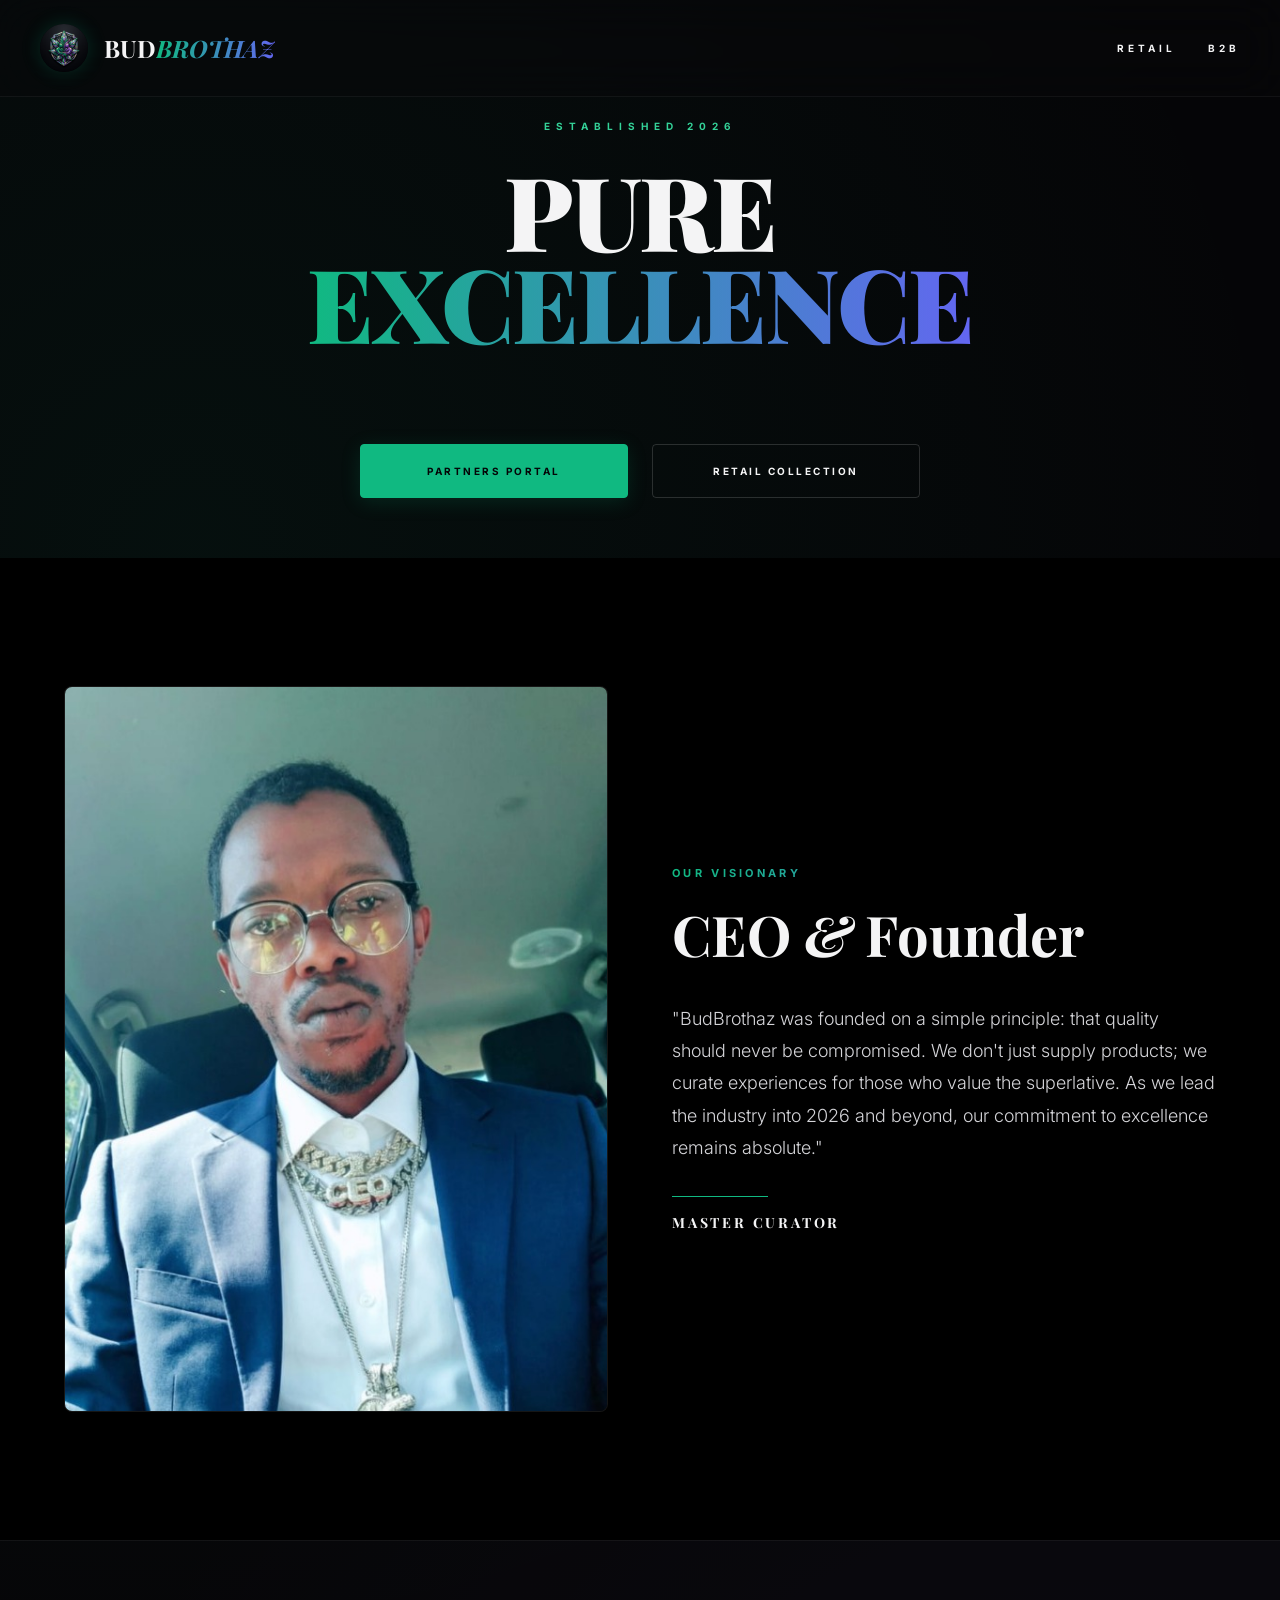
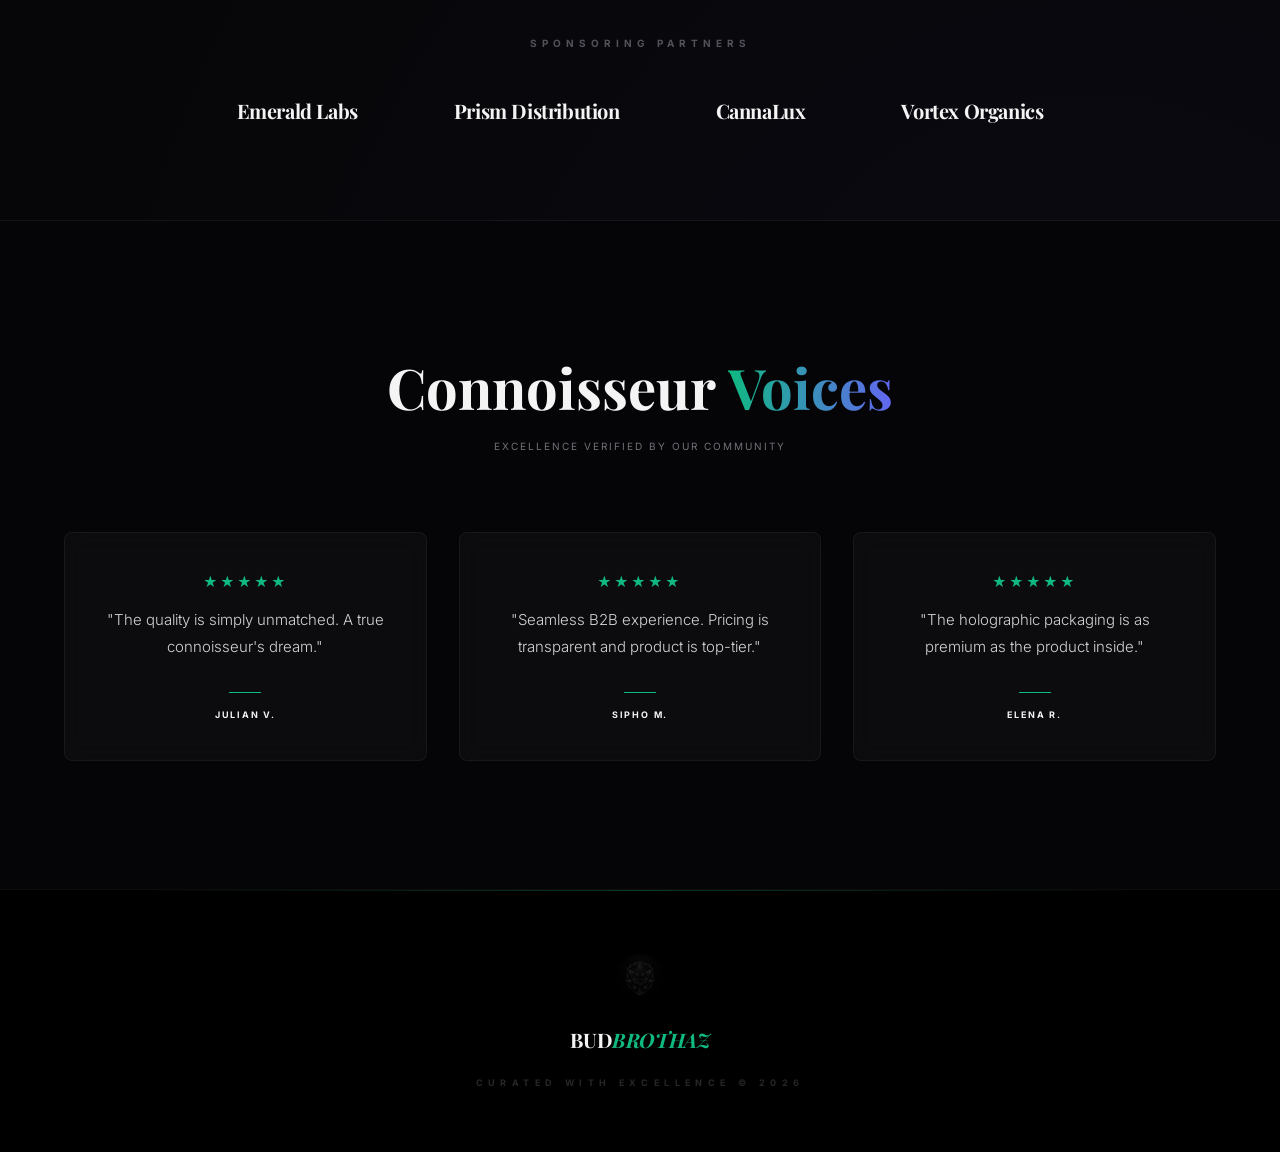
==== index.html @ 3fa0dbf7 "feat: add landing page and integrate CEO photo" ====
<!DOCTYPE html>
<html lang="en">
<head>
  <meta charset="UTF-8">
  <meta name="viewport" content="width=device-width, initial-scale=1.0">
  <title>BudBrothaz | Premium Curation</title>
  <meta name="description" content="The definitive standard in premium curation. B2B and B2C portals.">
  
  <!-- SEO & Favicon -->
  <link rel="icon" href="assets/logo.png" type="image/png">
  
  <!-- Premium Style -->
  <link rel="stylesheet" href="styles.css">
</head>
<body class="holographic-bg">

  <!-- Navigation -->
  <nav>
    <div class="logo-container" data-animate="slide-left" style="transition-delay: 100ms;">
      <img src="assets/logo.png" alt="BudBrothaz Logo" class="logo-img">
      <span class="serif-heading text-2xl tracking-tighter uppercase font-bold" style="font-size: 24px; font-weight: 700;">
        BUD<span class="holographic-text italic" style="font-style: italic;">BROTHAZ</span>
      </span>
    </div>
    <div class="flex gap-8 text-[10px] uppercase tracking-[0.4em] font-bold" data-animate="slide-right" style="display: flex; gap: 32px; transition-delay: 100ms;">
      <a class="hover:emerald-text" href="#shop">Retail</a>
      <a class="hover:emerald-text" href="#wholesale">B2B</a>
    </div>
  </nav>

  <main>
    
    <!-- Hero Section -->
    <section class="hero-section">
      <div data-animate="fade-in" style="transition-delay: 200ms;">
        <span class="hero-sub">Established 2026</span>
        <h1 class="serif-heading hero-title">
          PURE <br>
          <span class="holographic-text">EXCELLENCE</span>
        </h1>
      </div>
      
      <div class="cta-grid" data-animate="scale-up" style="transition-delay: 400ms;">
        <a class="btn-emerald" href="#wholesale">Partners Portal</a>
        <a class="btn-outline" href="#shop">Retail Collection</a>
      </div>
    </section>

    <!-- Visionary CEO Section -->
    <section class="visionary-section">
      <div class="section-container">
        <!-- Left side: CEO Portrait Card -->
        <div class="visionary-img-container" data-animate="slide-left">
          <div class="luxury-card aspect-3-4">
            <img src="assets/ceo.jpg" alt="BudBrothaz CEO & Founder" class="ceo-image">
          </div>
        </div>
        
        <!-- Right side: Quote & Title -->
        <div class="visionary-text-container" data-animate="slide-right">
          <span class="holographic-text visionary-tag">Our Visionary</span>
          <h2 class="serif-heading visionary-heading">CEO <span class="italic" style="font-style: italic;">&amp;</span> Founder</h2>
          <p class="visionary-quote">
            &quot;BudBrothaz was founded on a simple principle: that quality should never be compromised. We don't just supply products; we curate experiences for those who value the superlative. As we lead the industry into 2026 and beyond, our commitment to excellence remains absolute.&quot;
          </p>
          <div class="divider"></div>
          <p class="serif-heading visionary-title">Master Curator</p>
        </div>
      </div>
    </section>

    <!-- Sponsoring Partners Section -->
    <section class="partners-section">
      <div class="max-w-7xl mx-auto">
        <h3 class="partners-title" data-animate="fade-in">Sponsoring Partners</h3>
        <div class="partners-grid" data-animate="scale-up">
          <span class="serif-heading partner-logo">Emerald Labs</span>
          <span class="serif-heading partner-logo">Prism Distribution</span>
          <span class="serif-heading partner-logo">CannaLux</span>
          <span class="serif-heading partner-logo">Vortex Organics</span>
        </div>
      </div>
    </section>

    <!-- Testimonials Section -->
    <section class="testimonials-section">
      <div class="testimonials-header" data-animate="fade-in">
        <h2 class="serif-heading">Connoisseur <span class="holographic-text">Voices</span></h2>
        <p>Excellence verified by our community</p>
      </div>
      
      <div class="testimonials-grid">
        <!-- Testimonial 1 -->
        <div class="luxury-card testimonial-card" data-animate="fade-in" style="transition-delay: 100ms;">
          <div class="star-rating">★★★★★</div>
          <p class="testimonial-text">
            &quot;The quality is simply unmatched. A true connoisseur's dream.&quot;
          </p>
          <div class="testimonial-author-line"></div>
          <p class="testimonial-author">Julian V.</p>
        </div>

        <!-- Testimonial 2 -->
        <div class="luxury-card testimonial-card" data-animate="fade-in" style="transition-delay: 200ms;">
          <div class="star-rating">★★★★★</div>
          <p class="testimonial-text">
            &quot;Seamless B2B experience. Pricing is transparent and product is top-tier.&quot;
          </p>
          <div class="testimonial-author-line"></div>
          <p class="testimonial-author">Sipho M.</p>
        </div>

        <!-- Testimonial 3 -->
        <div class="luxury-card testimonial-card" data-animate="fade-in" style="transition-delay: 300ms;">
          <div class="star-rating">★★★★★</div>
          <p class="testimonial-text">
            &quot;The holographic packaging is as premium as the product inside.&quot;
          </p>
          <div class="testimonial-author-line"></div>
          <p class="testimonial-author">Elena R.</p>
        </div>
      </div>
    </section>

    <!-- Footer -->
    <footer>
      <div class="footer-content" data-animate="fade-in">
        <img src="assets/logo.png" alt="Logo" class="footer-logo">
        <div class="serif-heading footer-brand">
          BUD<span class="emerald-text italic" style="font-style: italic;">BROTHAZ</span>
        </div>
        <div class="footer-copy">Curated with Excellence &copy; 2026</div>
      </div>
    </footer>

  </main>

  <!-- Interactive Scripts -->
  <script>
    document.addEventListener("DOMContentLoaded", () => {
      // Intersection Observer for scroll animations
      const animElements = document.querySelectorAll("[data-animate]");
      
      const observerOptions = {
        root: null,
        rootMargin: "0px 0px -80px 0px",
        threshold: 0.15
      };
      
      const observer = new IntersectionObserver((entries, obs) => {
        entries.forEach(entry => {
          if (entry.isIntersecting) {
            entry.target.classList.add("animated");
            obs.unobserve(entry.target);
          }
        });
      }, observerOptions);
      
      animElements.forEach(el => observer.observe(el));
      
      // Auto-trigger animations for elements in viewport immediately
      setTimeout(() => {
        animElements.forEach(el => {
          const rect = el.getBoundingClientRect();
          if (rect.top >= 0 && rect.bottom <= (window.innerHeight || document.documentElement.clientHeight)) {
            el.classList.add("animated");
          }
        });
      }, 100);
    });
  </script>
</body>
</html>
---- styles.css ----
/* Import premium typography from Google Fonts */
@import url('https://fonts.googleapis.com/css2?family=Inter:wght@300;400;500;700;900&family=Playfair+Display:ital,wght@0,400;0,700;0,900;1,400;1,700&display=swap');

:root {
  --bg: #050507;
  --fg: #f4f4f5;
  --zinc-950: #09090b;
  --zinc-900: #18181b;
  --zinc-800: #27272a;
  --zinc-700: #3f3f46;
  --zinc-600: #52525b;
  --zinc-500: #71717a;
  --zinc-400: #a1a1aa;
  --zinc-300: #d4d4d8;
  
  --emerald-500: #10b981;
  --emerald-400: #34d399;
  --emerald-950: #022c22;
  --purple-950: #2e1065;
  
  --font-serif: 'Playfair Display', Georgia, serif;
  --font-sans: 'Inter', system-ui, -apple-system, BlinkMacSystemFont, "Segoe UI", Roboto, sans-serif;
}

/* Base resets & typography */
* {
  box-sizing: border-box;
  margin: 0;
  padding: 0;
}

html {
  scroll-behavior: smooth;
}

body {
  background-color: var(--bg);
  color: var(--fg);
  font-family: var(--font-sans);
  overflow-x: hidden;
  -webkit-font-smoothing: antialiased;
  -moz-osx-font-smoothing: grayscale;
}

/* Custom scrollbar for premium feel */
::-webkit-scrollbar {
  width: 8px;
}
::-webkit-scrollbar-track {
  background: var(--bg);
}
::-webkit-scrollbar-thumb {
  background: var(--zinc-800);
  border-radius: 4px;
}
::-webkit-scrollbar-thumb:hover {
  background: var(--emerald-500);
}

.serif-heading {
  font-family: var(--font-serif);
}

/* Holographic and Accent Styles */
.holographic-text {
  background: linear-gradient(
    90deg,
    #10b981 0%,
    #6366f1 25%,
    #a855f7 50%,
    #ec4899 75%,
    #10b981 100%
  );
  background-size: 400% auto;
  -webkit-background-clip: text;
  -webkit-text-fill-color: transparent;
  animation: holo-flow 8s linear infinite;
  display: inline-block;
}

.holographic-bg {
  position: relative;
}

.holographic-bg::before {
  content: "";
  position: absolute;
  inset: 0;
  background: 
    radial-gradient(circle at 15% 20%, rgba(16, 185, 129, 0.06) 0%, transparent 45%),
    radial-gradient(circle at 85% 75%, rgba(139, 92, 246, 0.08) 0%, transparent 45%);
  z-index: 0;
  pointer-events: none;
}

.emerald-text {
  color: var(--emerald-500);
}

.hover\:emerald-text {
  transition: color 0.3s ease;
}

.hover\:emerald-text:hover {
  color: var(--emerald-400);
}

/* Header & Navigation */
nav {
  position: fixed;
  top: 0;
  left: 0;
  width: 100%;
  z-index: 50;
  padding: 24px 40px;
  display: flex;
  justify-content: space-between;
  align-items: center;
  background: rgba(9, 9, 11, 0.4);
  backdrop-filter: blur(24px);
  -webkit-backdrop-filter: blur(24px);
  border-bottom: 1px solid rgba(255, 255, 255, 0.05);
}

nav a {
  text-decoration: none;
  color: var(--fg);
  font-size: 10px;
  text-transform: uppercase;
  letter-spacing: 0.4em;
  font-weight: 700;
}

.logo-container {
  display: flex;
  align-items: center;
  gap: 16px;
}

.logo-img {
  width: 48px;
  height: 48px;
  border-radius: 50%;
  box-shadow: 0 0 20px rgba(16, 185, 129, 0.2);
  object-fit: cover;
}

/* Hero Section */
.hero-section {
  min-h: 100vh;
  display: flex;
  flex-direction: column;
  align-items: center;
  justify-content: center;
  padding: 120px 24px 60px;
  text-align: center;
  z-index: 10;
}

.hero-sub {
  font-size: 10px;
  text-transform: uppercase;
  letter-spacing: 0.6em;
  color: var(--emerald-400);
  font-weight: 700;
  margin-bottom: 32px;
  display: block;
}

.hero-title {
  font-size: clamp(3.5rem, 8vw, 7.5rem);
  font-weight: 900;
  line-height: 0.9;
  letter-spacing: -0.02em;
  margin-bottom: 48px;
}

.cta-grid {
  display: grid;
  grid-template-cols: 1fr;
  gap: 24px;
  width: 100%;
  max-width: 560px;
  margin: 48px auto 0;
}

@media (min-width: 768px) {
  .cta-grid {
    grid-template-columns: 1fr 1fr;
  }
}

/* Button UI */
.btn-emerald {
  display: inline-flex;
  align-items: center;
  justify-content: center;
  background: var(--emerald-500);
  color: #050507;
  font-weight: 700;
  text-transform: uppercase;
  font-size: 10px;
  letter-spacing: 0.25em;
  padding: 20px 36px;
  border-radius: 4px;
  border: 1px solid var(--emerald-500);
  cursor: pointer;
  transition: all 0.4s cubic-bezier(0.16, 1, 0.3, 1);
  box-shadow: 0 4px 20px rgba(16, 185, 129, 0.15);
  text-decoration: none;
}

.btn-emerald:hover {
  transform: translateY(-2px);
  box-shadow: 0 12px 30px rgba(16, 185, 129, 0.3);
  background: var(--emerald-400);
}

.btn-outline {
  display: inline-flex;
  align-items: center;
  justify-content: center;
  background: transparent;
  color: var(--fg);
  font-weight: 700;
  text-transform: uppercase;
  font-size: 10px;
  letter-spacing: 0.25em;
  padding: 20px 36px;
  border-radius: 4px;
  border: 1px solid rgba(255, 255, 255, 0.15);
  cursor: pointer;
  transition: all 0.4s cubic-bezier(0.16, 1, 0.3, 1);
  text-decoration: none;
}

.btn-outline:hover {
  transform: translateY(-2px);
  border-color: var(--emerald-500);
  color: var(--emerald-500);
  box-shadow: 0 4px 20px rgba(16, 185, 129, 0.1);
}

/* Sections Base */
section {
  position: relative;
}

.bg-black {
  background-color: #000;
}

.bg-zinc-950 {
  background-color: var(--zinc-950);
}

/* Visionary Section */
.visionary-section {
  padding: 128px 24px;
  background-color: #000000;
}

.section-container {
  max-width: 1152px;
  margin: 0 auto;
  display: flex;
  flex-direction: column;
  gap: 64px;
  align-items: center;
}

@media (min-width: 768px) {
  .section-container {
    flex-direction: row;
  }
}

.visionary-img-container {
  width: 100%;
}

@media (min-width: 768px) {
  .visionary-img-container {
    width: 50%;
  }
}

.luxury-card {
  background: rgba(24, 24, 27, 0.4);
  border: 1px solid rgba(255, 255, 255, 0.05);
  backdrop-filter: blur(12px);
  -webkit-backdrop-filter: blur(12px);
  border-radius: 8px;
  overflow: hidden;
  transition: all 0.5s cubic-bezier(0.16, 1, 0.3, 1);
}

.luxury-card:hover {
  border-color: rgba(16, 185, 129, 0.25);
  box-shadow: 0 24px 60px rgba(0, 0, 0, 0.6);
}

.aspect-3-4 {
  aspect-ratio: 3 / 4;
  position: relative;
  width: 100%;
}

.ceo-image {
  position: absolute;
  inset: 0;
  width: 100%;
  height: 100%;
  object-fit: cover;
  object-position: center 20%;
  transition: transform 0.8s cubic-bezier(0.16, 1, 0.3, 1);
}

.luxury-card:hover .ceo-image {
  transform: scale(1.04);
}

.visionary-text-container {
  width: 100%;
}

@media (min-width: 768px) {
  .visionary-text-container {
    width: 50%;
  }
}

.visionary-tag {
  font-size: 11px;
  text-transform: uppercase;
  letter-spacing: 0.3em;
  font-weight: 700;
  margin-bottom: 16px;
  display: block;
}

.visionary-heading {
  font-size: clamp(2.5rem, 5vw, 3.5rem);
  font-weight: 700;
  margin-bottom: 32px;
}

.visionary-quote {
  font-size: 18px;
  line-height: 1.8;
  color: var(--zinc-300);
  font-weight: 300;
  margin-bottom: 32px;
}

.divider {
  height: 1px;
  width: 96px;
  background: var(--emerald-500);
  margin-bottom: 16px;
}

.visionary-title {
  font-size: 14px;
  font-weight: 700;
  text-transform: uppercase;
  letter-spacing: 0.2em;
}

/* Sponsoring Partners */
.partners-section {
  padding: 96px 24px;
  border-top: 1px solid rgba(255, 255, 255, 0.05);
  border-bottom: 1px solid rgba(255, 255, 255, 0.05);
  background-color: rgba(9, 9, 11, 0.5);
}

.partners-title {
  text-align: center;
  font-size: 10px;
  text-transform: uppercase;
  letter-spacing: 0.5em;
  color: var(--zinc-600);
  font-weight: 700;
  margin-bottom: 48px;
}

.partners-grid {
  display: flex;
  flex-wrap: wrap;
  justify-content: center;
  gap: 48px;
  max-width: 1024px;
  margin: 0 auto;
  opacity: 0.4;
  filter: grayscale(100%);
  transition: all 0.7s ease;
}

@media (min-width: 768px) {
  .partners-grid {
    gap: 96px;
  }
}

.partners-grid:hover {
  opacity: 0.85;
  filter: grayscale(0%);
}

.partner-logo {
  font-size: 20px;
  font-weight: 700;
  letter-spacing: -0.02em;
}

/* Testimonials */
.testimonials-section {
  padding: 128px 24px;
  background-color: #050507;
}

.testimonials-header {
  text-align: center;
  margin-bottom: 80px;
}

.testimonials-header h2 {
  font-size: clamp(2.5rem, 5vw, 3.5rem);
  font-weight: 700;
  margin-bottom: 16px;
}

.testimonials-header p {
  color: var(--zinc-500);
  text-transform: uppercase;
  letter-spacing: 0.2em;
  font-size: 10px;
}

.testimonials-grid {
  display: grid;
  grid-template-cols: 1fr;
  gap: 32px;
  max-width: 1152px;
  margin: 0 auto;
}

@media (min-width: 768px) {
  .testimonials-grid {
    grid-template-columns: repeat(3, 1fr);
  }
}

.testimonial-card {
  padding: 40px;
  display: flex;
  flex-direction: column;
  align-items: center;
  text-align: center;
}

.star-rating {
  color: var(--emerald-500);
  font-size: 14px;
  margin-bottom: 16px;
  letter-spacing: 2px;
}

.testimonial-text {
  color: var(--zinc-300);
  font-size: 15px;
  line-height: 1.8;
  font-weight: 300;
  margin-bottom: 32px;
}

.testimonial-author-line {
  width: 32px;
  height: 1px;
  background-color: var(--emerald-500);
  margin: 0 auto 16px;
}

.testimonial-author {
  font-weight: 700;
  letter-spacing: 0.2em;
  font-size: 9px;
  text-transform: uppercase;
  color: var(--fg);
}

/* Footer */
footer {
  padding: 64px 24px;
  border-top: 1px solid rgba(255, 255, 255, 0.05);
  background-color: #000;
  text-align: center;
  position: relative;
}

footer::before {
  content: "";
  position: absolute;
  top: 0;
  left: 50%;
  transform: translateX(-50%);
  width: 80%;
  height: 1px;
  background: linear-gradient(90deg, transparent, rgba(16, 185, 129, 0.3), transparent);
}

.footer-content {
  display: flex;
  flex-direction: column;
  align-items: center;
  gap: 24px;
  max-width: 1152px;
  margin: 0 auto;
}

.footer-logo {
  width: 48px;
  height: 48px;
  opacity: 0.15;
  filter: grayscale(100%);
  object-fit: cover;
  border-radius: 50%;
}

.footer-brand {
  font-size: 20px;
  font-weight: 700;
  letter-spacing: -0.02em;
}

.footer-copy {
  font-size: 9px;
  text-transform: uppercase;
  letter-spacing: 0.6em;
  color: var(--zinc-800);
  font-weight: 700;
}

/* Animations framework */
[data-animate] {
  opacity: 0;
  transition: opacity 1.2s cubic-bezier(0.16, 1, 0.3, 1), transform 1.2s cubic-bezier(0.16, 1, 0.3, 1);
}

[data-animate="fade-in"] {
  transform: translateY(30px);
}

[data-animate="slide-left"] {
  transform: translateX(-40px);
}

[data-animate="slide-right"] {
  transform: translateX(40px);
}

[data-animate="scale-up"] {
  transform: scale(0.95);
}

[data-animate].animated {
  opacity: 1;
  transform: translate(0) scale(1);
}

/* Keyframe animations */
@keyframes holo-flow {
  0% {
    background-position: 0% 50%;
  }
  50% {
    background-position: 100% 50%;
  }
  100% {
    background-position: 0% 50%;
  }
}
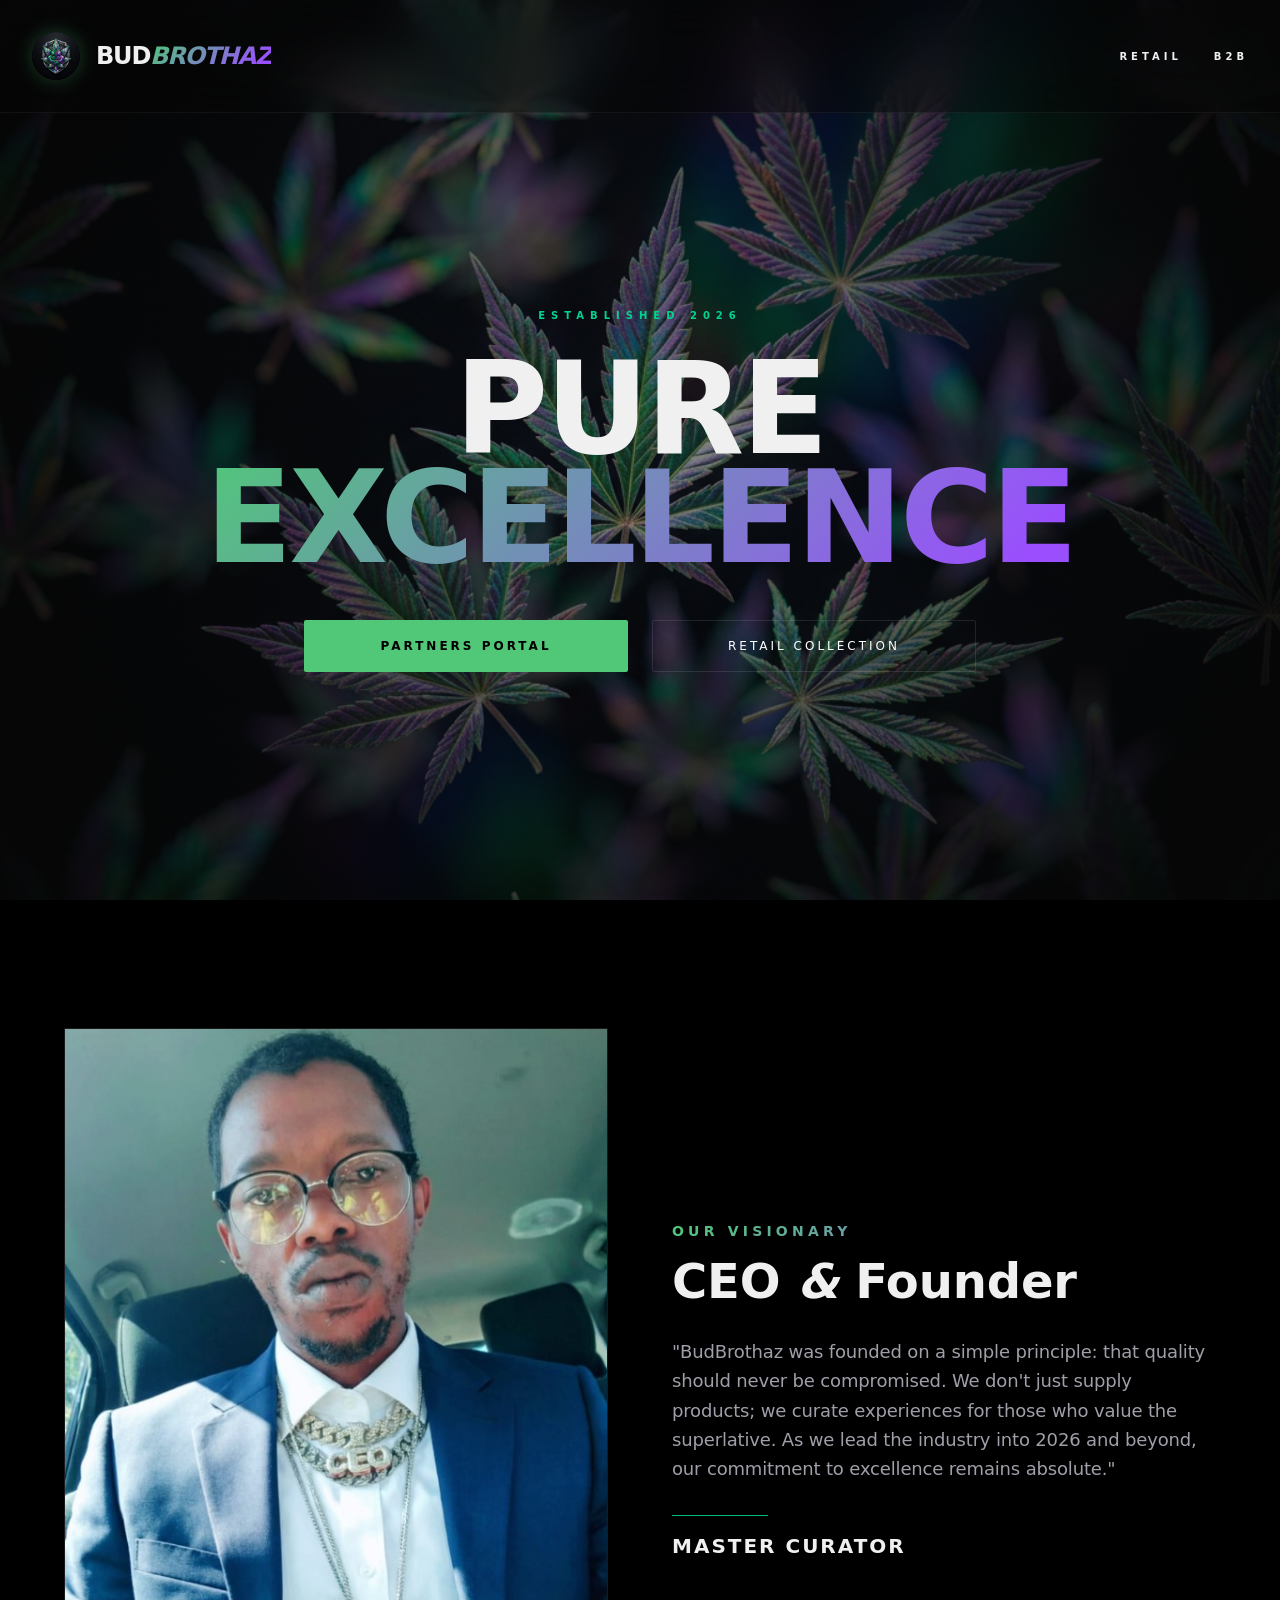
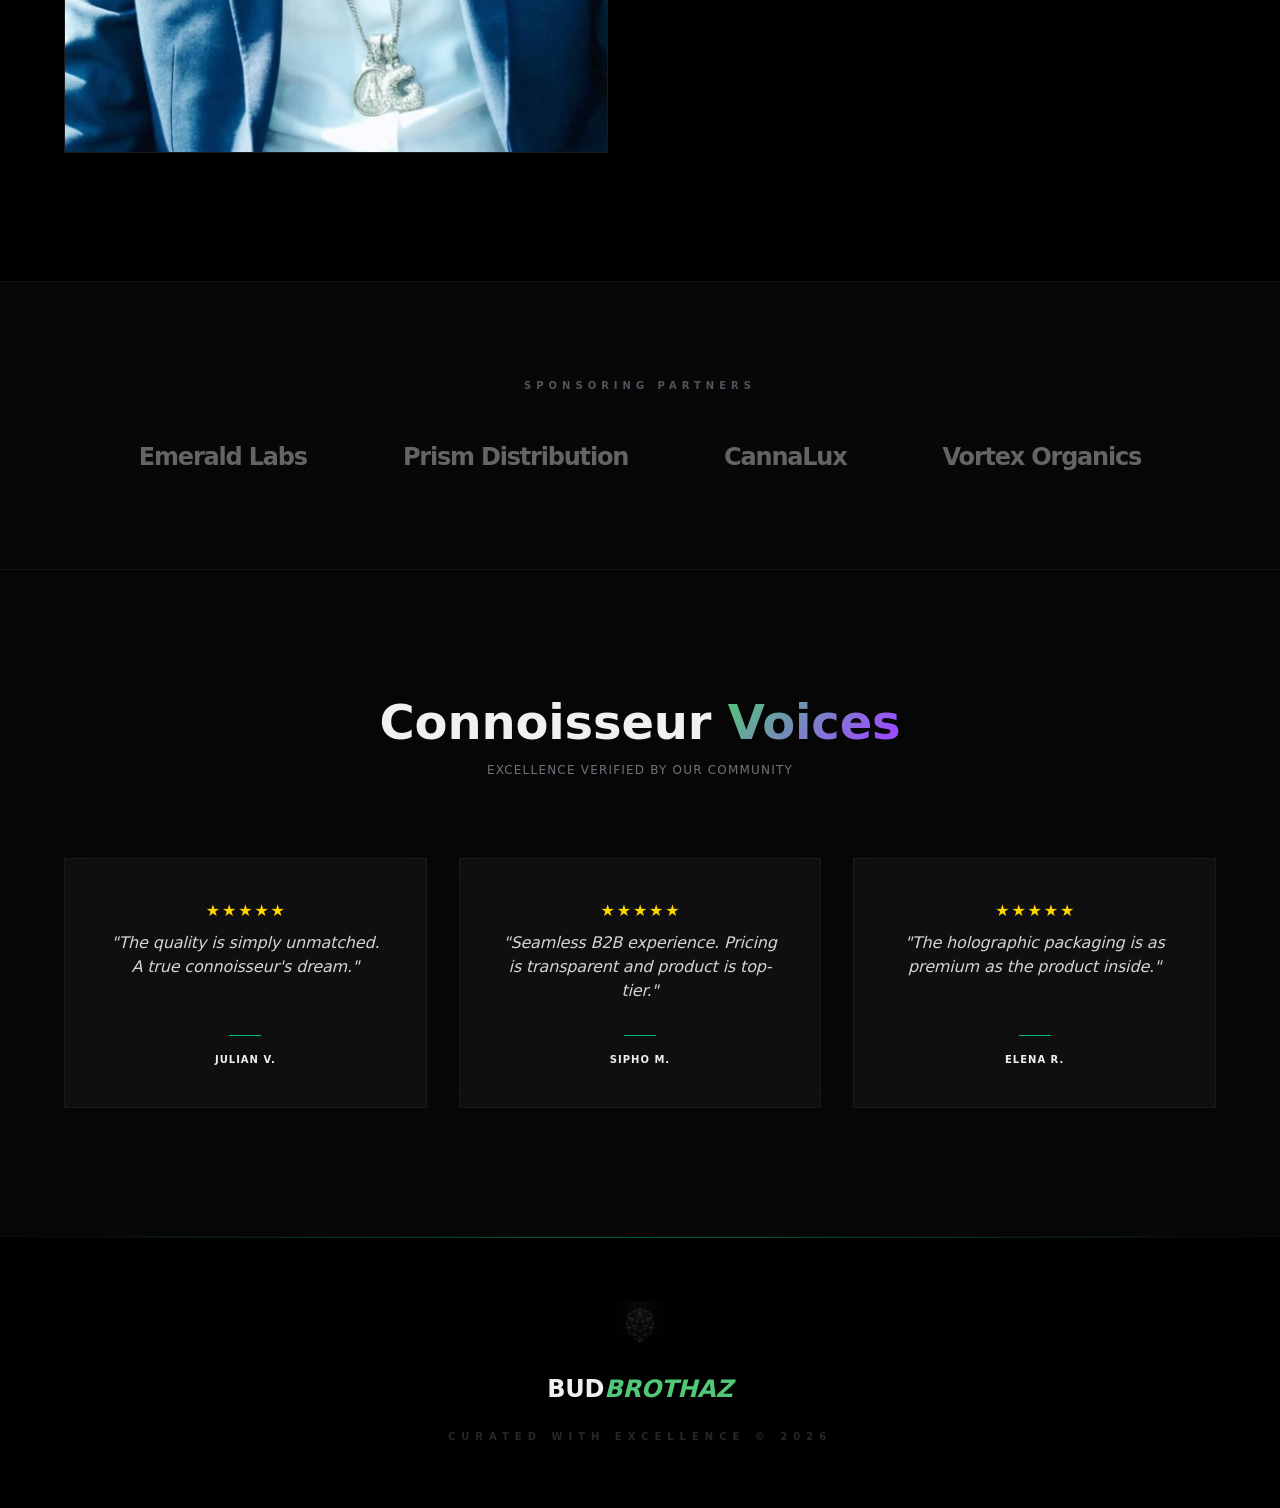
==== commit cfb16fa2: "fix: restore original background and styling, integrate CEO photo" ====
--- a/index.html
+++ b/index.html
@@ -1,173 +1,131 @@
 <!DOCTYPE html>
 <html lang="en">
 <head>
-  <meta charset="UTF-8">
-  <meta name="viewport" content="width=device-width, initial-scale=1.0">
+  <meta charset="utf-8"/>
+  <meta name="viewport" content="width=device-width, initial-scale=1"/>
   <title>BudBrothaz | Premium Curation</title>
-  <meta name="description" content="The definitive standard in premium curation. B2B and B2C portals.">
-  
-  <!-- SEO & Favicon -->
-  <link rel="icon" href="assets/logo.png" type="image/png">
-  
-  <!-- Premium Style -->
-  <link rel="stylesheet" href="styles.css">
+  <meta name="description" content="The definitive standard in premium curation. B2B and B2C portals."/>
+  <link rel="icon" href="brand/logo.png" sizes="256x256" type="image/x-icon"/>
+  <link rel="stylesheet" href="styles.css"/>
 </head>
-<body class="holographic-bg">
-
-  <!-- Navigation -->
-  <nav>
-    <div class="logo-container" data-animate="slide-left" style="transition-delay: 100ms;">
-      <img src="assets/logo.png" alt="BudBrothaz Logo" class="logo-img">
-      <span class="serif-heading text-2xl tracking-tighter uppercase font-bold" style="font-size: 24px; font-weight: 700;">
-        BUD<span class="holographic-text italic" style="font-style: italic;">BROTHAZ</span>
-      </span>
-    </div>
-    <div class="flex gap-8 text-[10px] uppercase tracking-[0.4em] font-bold" data-animate="slide-right" style="display: flex; gap: 32px; transition-delay: 100ms;">
-      <a class="hover:emerald-text" href="#shop">Retail</a>
-      <a class="hover:emerald-text" href="#wholesale">B2B</a>
-    </div>
-  </nav>
-
-  <main>
+<body class="inter_fe8b9d92-module__LINzvG__variable playfair_display_fa003182-module__E_H7JW__variable antialiased">
+  <main class="min-h-screen bg-background text-foreground overflow-x-hidden">
     
     <!-- Hero Section -->
-    <section class="hero-section">
-      <div data-animate="fade-in" style="transition-delay: 200ms;">
-        <span class="hero-sub">Established 2026</span>
-        <h1 class="serif-heading hero-title">
-          PURE <br>
-          <span class="holographic-text">EXCELLENCE</span>
-        </h1>
+    <section class="relative min-h-screen flex flex-col items-center justify-center p-6 holographic-bg">
+      
+      <!-- Navigation -->
+      <nav class="fixed top-0 w-full z-50 p-8 flex justify-between items-center bg-background/40 backdrop-blur-xl border-b border-white/5">
+        <div class="flex items-center gap-4" style="opacity:1; transform:none;">
+          <img src="brand/logo.png" alt="Logo" class="w-12 h-12 shadow-[0_0_20px_rgba(80,200,120,0.3)] rounded-full"/>
+          <span class="serif-heading text-2xl tracking-tighter uppercase font-bold">BUD<span class="holographic-text italic">BROTHAZ</span></span>
+        </div>
+        <div class="flex gap-8 text-[10px] uppercase tracking-[0.4em] font-bold" style="opacity:1; transform:none;">
+          <a class="hover:emerald-text transition-colors" href="/shop">Retail</a>
+          <a class="hover:emerald-text transition-colors" href="/wholesale">B2B</a>
+        </div>
+      </nav>
+      
+      <!-- Hero Content -->
+      <div class="max-w-5xl w-full text-center relative z-10 pt-20">
+        <div style="opacity:1; transform:none;">
+          <span class="text-[10px] uppercase tracking-[0.6em] text-emerald-400 mb-8 block font-bold">Established 2026</span>
+          <h1 class="serif-heading text-7xl md:text-9xl mb-8 leading-[0.85] tracking-tight font-black">PURE <br/><span class="holographic-text">EXCELLENCE</span></h1>
+        </div>
+        <div class="grid grid-cols-1 md:grid-cols-2 gap-6 w-full max-w-2xl mx-auto mt-12" style="opacity:1; transform:none;">
+          <a class="btn-emerald w-full flex items-center justify-center" href="/wholesale">Partners Portal</a>
+          <a class="btn-outline w-full flex items-center justify-center" href="/shop">Retail Collection</a>
+        </div>
       </div>
       
-      <div class="cta-grid" data-animate="scale-up" style="transition-delay: 400ms;">
-        <a class="btn-emerald" href="#wholesale">Partners Portal</a>
-        <a class="btn-outline" href="#shop">Retail Collection</a>
-      </div>
     </section>
-
-    <!-- Visionary CEO Section -->
-    <section class="visionary-section">
-      <div class="section-container">
-        <!-- Left side: CEO Portrait Card -->
-        <div class="visionary-img-container" data-animate="slide-left">
-          <div class="luxury-card aspect-3-4">
-            <img src="assets/ceo.jpg" alt="BudBrothaz CEO & Founder" class="ceo-image">
+    
+    <!-- Visionary Section -->
+    <section class="py-32 px-6 bg-black relative">
+      <div class="max-w-6xl mx-auto flex flex-col md:flex-row items-center gap-16">
+        
+        <!-- Left Side: CEO Photo -->
+        <div class="w-full md:w-1/2" style="opacity:1; transform:none;">
+          <div class="aspect-[3/4] bg-zinc-900 overflow-hidden luxury-card border-none">
+            <img src="assets/ceo.jpg" alt="CEO & Founder" class="w-full h-full object-cover object-center" />
           </div>
         </div>
         
-        <!-- Right side: Quote & Title -->
-        <div class="visionary-text-container" data-animate="slide-right">
-          <span class="holographic-text visionary-tag">Our Visionary</span>
-          <h2 class="serif-heading visionary-heading">CEO <span class="italic" style="font-style: italic;">&amp;</span> Founder</h2>
-          <p class="visionary-quote">
-            &quot;BudBrothaz was founded on a simple principle: that quality should never be compromised. We don't just supply products; we curate experiences for those who value the superlative. As we lead the industry into 2026 and beyond, our commitment to excellence remains absolute.&quot;
-          </p>
-          <div class="divider"></div>
-          <p class="serif-heading visionary-title">Master Curator</p>
+        <!-- Right Side: Story Quote -->
+        <div class="w-full md:w-1/2" style="opacity:1; transform:none;">
+          <span class="holographic-text text-sm uppercase tracking-[0.3em] font-bold mb-4 block">Our Visionary</span>
+          <h2 class="serif-heading text-5xl mb-8 font-bold">CEO <span class="italic">&amp;</span> Founder</h2>
+          <p class="text-zinc-400 leading-relaxed mb-8 text-lg font-light">&quot;BudBrothaz was founded on a simple principle: that quality should never be compromised. We don&#x27;t just supply products; we curate experiences for those who value the superlative. As we lead the industry into 2026 and beyond, our commitment to excellence remains absolute.&quot;</p>
+          <div class="h-[1px] w-24 bg-emerald-500 mb-4"></div>
+          <p class="serif-heading text-xl font-bold uppercase tracking-widest">Master Curator</p>
+        </div>
+        
+      </div>
+    </section>
+    
+    <!-- Sponsoring Partners Section -->
+    <section class="py-24 border-y border-white/5 bg-zinc-950/50">
+      <div class="max-w-7xl mx-auto px-6">
+        <h3 class="text-center text-[10px] uppercase tracking-[0.5em] text-zinc-600 mb-12 font-bold">Sponsoring Partners</h3>
+        <div class="flex flex-wrap justify-center gap-12 md:gap-24 opacity-40 grayscale hover:grayscale-0 transition-all duration-700">
+          <span class="serif-heading text-2xl font-bold tracking-tighter">Emerald Labs</span>
+          <span class="serif-heading text-2xl font-bold tracking-tighter">Prism Distribution</span>
+          <span class="serif-heading text-2xl font-bold tracking-tighter">CannaLux</span>
+          <span class="serif-heading text-2xl font-bold tracking-tighter">Vortex Organics</span>
         </div>
       </div>
     </section>
-
-    <!-- Sponsoring Partners Section -->
-    <section class="partners-section">
-      <div class="max-w-7xl mx-auto">
-        <h3 class="partners-title" data-animate="fade-in">Sponsoring Partners</h3>
-        <div class="partners-grid" data-animate="scale-up">
-          <span class="serif-heading partner-logo">Emerald Labs</span>
-          <span class="serif-heading partner-logo">Prism Distribution</span>
-          <span class="serif-heading partner-logo">CannaLux</span>
-          <span class="serif-heading partner-logo">Vortex Organics</span>
+    
+    <!-- Testimonials Section -->
+    <section class="py-32 px-6">
+      <div class="max-w-6xl mx-auto">
+        <div class="text-center mb-20">
+          <h2 class="serif-heading text-5xl mb-4 font-bold">Connoisseur <span class="holographic-text">Voices</span></h2>
+          <p class="text-zinc-500 uppercase tracking-widest text-xs">Excellence verified by our community</p>
+        </div>
+        <div class="grid grid-cols-1 md:grid-cols-3 gap-8">
+          
+          <div class="luxury-card p-10 flex flex-col items-center text-center" style="opacity:1; transform:none;">
+            <div class="star-rating mb-2"><span>★</span><span>★</span><span>★</span><span>★</span><span>★</span></div>
+            <p class="text-zinc-300 italic mb-8 font-light italic">&quot;The quality is simply unmatched. A true connoisseur&#x27;s dream.&quot;</p>
+            <div class="mt-auto">
+              <div class="w-8 h-[1px] bg-emerald-500 mx-auto mb-4"></div>
+              <p class="font-bold tracking-widest text-[10px] uppercase">Julian V.</p>
+            </div>
+          </div>
+          
+          <div class="luxury-card p-10 flex flex-col items-center text-center" style="opacity:1; transform:none;">
+            <div class="star-rating mb-2"><span>★</span><span>★</span><span>★</span><span>★</span><span>★</span></div>
+            <p class="text-zinc-300 italic mb-8 font-light italic">&quot;Seamless B2B experience. Pricing is transparent and product is top-tier.&quot;</p>
+            <div class="mt-auto">
+              <div class="w-8 h-[1px] bg-emerald-500 mx-auto mb-4"></div>
+              <p class="font-bold tracking-widest text-[10px] uppercase">Sipho M.</p>
+            </div>
+          </div>
+          
+          <div class="luxury-card p-10 flex flex-col items-center text-center" style="opacity:1; transform:none;">
+            <div class="star-rating mb-2"><span>★</span><span>★</span><span>★</span><span>★</span><span>★</span></div>
+            <p class="text-zinc-300 italic mb-8 font-light italic">&quot;The holographic packaging is as premium as the product inside.&quot;</p>
+            <div class="mt-auto">
+              <div class="w-8 h-[1px] bg-emerald-500 mx-auto mb-4"></div>
+              <p class="font-bold tracking-widest text-[10px] uppercase">Elena R.</p>
+            </div>
+          </div>
+          
         </div>
       </div>
     </section>
-
-    <!-- Testimonials Section -->
-    <section class="testimonials-section">
-      <div class="testimonials-header" data-animate="fade-in">
-        <h2 class="serif-heading">Connoisseur <span class="holographic-text">Voices</span></h2>
-        <p>Excellence verified by our community</p>
-      </div>
-      
-      <div class="testimonials-grid">
-        <!-- Testimonial 1 -->
-        <div class="luxury-card testimonial-card" data-animate="fade-in" style="transition-delay: 100ms;">
-          <div class="star-rating">★★★★★</div>
-          <p class="testimonial-text">
-            &quot;The quality is simply unmatched. A true connoisseur's dream.&quot;
-          </p>
-          <div class="testimonial-author-line"></div>
-          <p class="testimonial-author">Julian V.</p>
-        </div>
-
-        <!-- Testimonial 2 -->
-        <div class="luxury-card testimonial-card" data-animate="fade-in" style="transition-delay: 200ms;">
-          <div class="star-rating">★★★★★</div>
-          <p class="testimonial-text">
-            &quot;Seamless B2B experience. Pricing is transparent and product is top-tier.&quot;
-          </p>
-          <div class="testimonial-author-line"></div>
-          <p class="testimonial-author">Sipho M.</p>
-        </div>
-
-        <!-- Testimonial 3 -->
-        <div class="luxury-card testimonial-card" data-animate="fade-in" style="transition-delay: 300ms;">
-          <div class="star-rating">★★★★★</div>
-          <p class="testimonial-text">
-            &quot;The holographic packaging is as premium as the product inside.&quot;
-          </p>
-          <div class="testimonial-author-line"></div>
-          <p class="testimonial-author">Elena R.</p>
-        </div>
-      </div>
-    </section>
-
+    
     <!-- Footer -->
-    <footer>
-      <div class="footer-content" data-animate="fade-in">
-        <img src="assets/logo.png" alt="Logo" class="footer-logo">
-        <div class="serif-heading footer-brand">
-          BUD<span class="emerald-text italic" style="font-style: italic;">BROTHAZ</span>
-        </div>
-        <div class="footer-copy">Curated with Excellence &copy; 2026</div>
+    <footer class="p-16 border-t border-white/5 bg-black text-center relative overflow-hidden">
+      <div class="absolute top-0 left-1/2 -translate-x-1/2 w-full h-px bg-gradient-to-r from-transparent via-emerald-500/50 to-transparent"></div>
+      <div class="flex flex-col items-center gap-6">
+        <img src="brand/logo.png" alt="Logo" class="w-12 h-12 grayscale opacity-20"/>
+        <div class="serif-heading text-2xl font-bold">BUD<span class="emerald-text italic">BROTHAZ</span></div>
+        <div class="text-[10px] uppercase tracking-[0.6em] text-zinc-800 font-bold">Curated with Excellence © 2026</div>
       </div>
     </footer>
-
+    
   </main>
-
-  <!-- Interactive Scripts -->
-  <script>
-    document.addEventListener("DOMContentLoaded", () => {
-      // Intersection Observer for scroll animations
-      const animElements = document.querySelectorAll("[data-animate]");
-      
-      const observerOptions = {
-        root: null,
-        rootMargin: "0px 0px -80px 0px",
-        threshold: 0.15
-      };
-      
-      const observer = new IntersectionObserver((entries, obs) => {
-        entries.forEach(entry => {
-          if (entry.isIntersecting) {
-            entry.target.classList.add("animated");
-            obs.unobserve(entry.target);
-          }
-        });
-      }, observerOptions);
-      
-      animElements.forEach(el => observer.observe(el));
-      
-      // Auto-trigger animations for elements in viewport immediately
-      setTimeout(() => {
-        animElements.forEach(el => {
-          const rect = el.getBoundingClientRect();
-          if (rect.top >= 0 && rect.bottom <= (window.innerHeight || document.documentElement.clientHeight)) {
-            el.classList.add("animated");
-          }
-        });
-      }, 100);
-    });
-  </script>
 </body>
 </html>
--- a/styles.css
+++ b/styles.css
@@ -1,583 +1,3 @@
-/* Import premium typography from Google Fonts */
-@import url('https://fonts.googleapis.com/css2?family=Inter:wght@300;400;500;700;900&family=Playfair+Display:ital,wght@0,400;0,700;0,900;1,400;1,700&display=swap');
-
-:root {
-  --bg: #050507;
-  --fg: #f4f4f5;
-  --zinc-950: #09090b;
-  --zinc-900: #18181b;
-  --zinc-800: #27272a;
-  --zinc-700: #3f3f46;
-  --zinc-600: #52525b;
-  --zinc-500: #71717a;
-  --zinc-400: #a1a1aa;
-  --zinc-300: #d4d4d8;
-  
-  --emerald-500: #10b981;
-  --emerald-400: #34d399;
-  --emerald-950: #022c22;
-  --purple-950: #2e1065;
-  
-  --font-serif: 'Playfair Display', Georgia, serif;
-  --font-sans: 'Inter', system-ui, -apple-system, BlinkMacSystemFont, "Segoe UI", Roboto, sans-serif;
-}
-
-/* Base resets & typography */
-* {
-  box-sizing: border-box;
-  margin: 0;
-  padding: 0;
-}
-
-html {
-  scroll-behavior: smooth;
-}
-
-body {
-  background-color: var(--bg);
-  color: var(--fg);
-  font-family: var(--font-sans);
-  overflow-x: hidden;
-  -webkit-font-smoothing: antialiased;
-  -moz-osx-font-smoothing: grayscale;
-}
-
-/* Custom scrollbar for premium feel */
-::-webkit-scrollbar {
-  width: 8px;
-}
-::-webkit-scrollbar-track {
-  background: var(--bg);
-}
-::-webkit-scrollbar-thumb {
-  background: var(--zinc-800);
-  border-radius: 4px;
-}
-::-webkit-scrollbar-thumb:hover {
-  background: var(--emerald-500);
-}
-
-.serif-heading {
-  font-family: var(--font-serif);
-}
-
-/* Holographic and Accent Styles */
-.holographic-text {
-  background: linear-gradient(
-    90deg,
-    #10b981 0%,
-    #6366f1 25%,
-    #a855f7 50%,
-    #ec4899 75%,
-    #10b981 100%
-  );
-  background-size: 400% auto;
-  -webkit-background-clip: text;
-  -webkit-text-fill-color: transparent;
-  animation: holo-flow 8s linear infinite;
-  display: inline-block;
-}
-
-.holographic-bg {
-  position: relative;
-}
-
-.holographic-bg::before {
-  content: "";
-  position: absolute;
-  inset: 0;
-  background: 
-    radial-gradient(circle at 15% 20%, rgba(16, 185, 129, 0.06) 0%, transparent 45%),
-    radial-gradient(circle at 85% 75%, rgba(139, 92, 246, 0.08) 0%, transparent 45%);
-  z-index: 0;
-  pointer-events: none;
-}
-
-.emerald-text {
-  color: var(--emerald-500);
-}
-
-.hover\:emerald-text {
-  transition: color 0.3s ease;
-}
-
-.hover\:emerald-text:hover {
-  color: var(--emerald-400);
-}
-
-/* Header & Navigation */
-nav {
-  position: fixed;
-  top: 0;
-  left: 0;
-  width: 100%;
-  z-index: 50;
-  padding: 24px 40px;
-  display: flex;
-  justify-content: space-between;
-  align-items: center;
-  background: rgba(9, 9, 11, 0.4);
-  backdrop-filter: blur(24px);
-  -webkit-backdrop-filter: blur(24px);
-  border-bottom: 1px solid rgba(255, 255, 255, 0.05);
-}
-
-nav a {
-  text-decoration: none;
-  color: var(--fg);
-  font-size: 10px;
-  text-transform: uppercase;
-  letter-spacing: 0.4em;
-  font-weight: 700;
-}
-
-.logo-container {
-  display: flex;
-  align-items: center;
-  gap: 16px;
-}
-
-.logo-img {
-  width: 48px;
-  height: 48px;
-  border-radius: 50%;
-  box-shadow: 0 0 20px rgba(16, 185, 129, 0.2);
-  object-fit: cover;
-}
-
-/* Hero Section */
-.hero-section {
-  min-h: 100vh;
-  display: flex;
-  flex-direction: column;
-  align-items: center;
-  justify-content: center;
-  padding: 120px 24px 60px;
-  text-align: center;
-  z-index: 10;
-}
-
-.hero-sub {
-  font-size: 10px;
-  text-transform: uppercase;
-  letter-spacing: 0.6em;
-  color: var(--emerald-400);
-  font-weight: 700;
-  margin-bottom: 32px;
-  display: block;
-}
-
-.hero-title {
-  font-size: clamp(3.5rem, 8vw, 7.5rem);
-  font-weight: 900;
-  line-height: 0.9;
-  letter-spacing: -0.02em;
-  margin-bottom: 48px;
-}
-
-.cta-grid {
-  display: grid;
-  grid-template-cols: 1fr;
-  gap: 24px;
-  width: 100%;
-  max-width: 560px;
-  margin: 48px auto 0;
-}
-
-@media (min-width: 768px) {
-  .cta-grid {
-    grid-template-columns: 1fr 1fr;
-  }
-}
-
-/* Button UI */
-.btn-emerald {
-  display: inline-flex;
-  align-items: center;
-  justify-content: center;
-  background: var(--emerald-500);
-  color: #050507;
-  font-weight: 700;
-  text-transform: uppercase;
-  font-size: 10px;
-  letter-spacing: 0.25em;
-  padding: 20px 36px;
-  border-radius: 4px;
-  border: 1px solid var(--emerald-500);
-  cursor: pointer;
-  transition: all 0.4s cubic-bezier(0.16, 1, 0.3, 1);
-  box-shadow: 0 4px 20px rgba(16, 185, 129, 0.15);
-  text-decoration: none;
-}
-
-.btn-emerald:hover {
-  transform: translateY(-2px);
-  box-shadow: 0 12px 30px rgba(16, 185, 129, 0.3);
-  background: var(--emerald-400);
-}
-
-.btn-outline {
-  display: inline-flex;
-  align-items: center;
-  justify-content: center;
-  background: transparent;
-  color: var(--fg);
-  font-weight: 700;
-  text-transform: uppercase;
-  font-size: 10px;
-  letter-spacing: 0.25em;
-  padding: 20px 36px;
-  border-radius: 4px;
-  border: 1px solid rgba(255, 255, 255, 0.15);
-  cursor: pointer;
-  transition: all 0.4s cubic-bezier(0.16, 1, 0.3, 1);
-  text-decoration: none;
-}
-
-.btn-outline:hover {
-  transform: translateY(-2px);
-  border-color: var(--emerald-500);
-  color: var(--emerald-500);
-  box-shadow: 0 4px 20px rgba(16, 185, 129, 0.1);
-}
-
-/* Sections Base */
-section {
-  position: relative;
-}
-
-.bg-black {
-  background-color: #000;
-}
-
-.bg-zinc-950 {
-  background-color: var(--zinc-950);
-}
-
-/* Visionary Section */
-.visionary-section {
-  padding: 128px 24px;
-  background-color: #000000;
-}
-
-.section-container {
-  max-width: 1152px;
-  margin: 0 auto;
-  display: flex;
-  flex-direction: column;
-  gap: 64px;
-  align-items: center;
-}
-
-@media (min-width: 768px) {
-  .section-container {
-    flex-direction: row;
-  }
-}
-
-.visionary-img-container {
-  width: 100%;
-}
-
-@media (min-width: 768px) {
-  .visionary-img-container {
-    width: 50%;
-  }
-}
-
-.luxury-card {
-  background: rgba(24, 24, 27, 0.4);
-  border: 1px solid rgba(255, 255, 255, 0.05);
-  backdrop-filter: blur(12px);
-  -webkit-backdrop-filter: blur(12px);
-  border-radius: 8px;
-  overflow: hidden;
-  transition: all 0.5s cubic-bezier(0.16, 1, 0.3, 1);
-}
-
-.luxury-card:hover {
-  border-color: rgba(16, 185, 129, 0.25);
-  box-shadow: 0 24px 60px rgba(0, 0, 0, 0.6);
-}
-
-.aspect-3-4 {
-  aspect-ratio: 3 / 4;
-  position: relative;
-  width: 100%;
-}
-
-.ceo-image {
-  position: absolute;
-  inset: 0;
-  width: 100%;
-  height: 100%;
-  object-fit: cover;
-  object-position: center 20%;
-  transition: transform 0.8s cubic-bezier(0.16, 1, 0.3, 1);
-}
-
-.luxury-card:hover .ceo-image {
-  transform: scale(1.04);
-}
-
-.visionary-text-container {
-  width: 100%;
-}
-
-@media (min-width: 768px) {
-  .visionary-text-container {
-    width: 50%;
-  }
-}
-
-.visionary-tag {
-  font-size: 11px;
-  text-transform: uppercase;
-  letter-spacing: 0.3em;
-  font-weight: 700;
-  margin-bottom: 16px;
-  display: block;
-}
-
-.visionary-heading {
-  font-size: clamp(2.5rem, 5vw, 3.5rem);
-  font-weight: 700;
-  margin-bottom: 32px;
-}
-
-.visionary-quote {
-  font-size: 18px;
-  line-height: 1.8;
-  color: var(--zinc-300);
-  font-weight: 300;
-  margin-bottom: 32px;
-}
-
-.divider {
-  height: 1px;
-  width: 96px;
-  background: var(--emerald-500);
-  margin-bottom: 16px;
-}
-
-.visionary-title {
-  font-size: 14px;
-  font-weight: 700;
-  text-transform: uppercase;
-  letter-spacing: 0.2em;
-}
-
-/* Sponsoring Partners */
-.partners-section {
-  padding: 96px 24px;
-  border-top: 1px solid rgba(255, 255, 255, 0.05);
-  border-bottom: 1px solid rgba(255, 255, 255, 0.05);
-  background-color: rgba(9, 9, 11, 0.5);
-}
-
-.partners-title {
-  text-align: center;
-  font-size: 10px;
-  text-transform: uppercase;
-  letter-spacing: 0.5em;
-  color: var(--zinc-600);
-  font-weight: 700;
-  margin-bottom: 48px;
-}
-
-.partners-grid {
-  display: flex;
-  flex-wrap: wrap;
-  justify-content: center;
-  gap: 48px;
-  max-width: 1024px;
-  margin: 0 auto;
-  opacity: 0.4;
-  filter: grayscale(100%);
-  transition: all 0.7s ease;
-}
-
-@media (min-width: 768px) {
-  .partners-grid {
-    gap: 96px;
-  }
-}
-
-.partners-grid:hover {
-  opacity: 0.85;
-  filter: grayscale(0%);
-}
-
-.partner-logo {
-  font-size: 20px;
-  font-weight: 700;
-  letter-spacing: -0.02em;
-}
-
-/* Testimonials */
-.testimonials-section {
-  padding: 128px 24px;
-  background-color: #050507;
-}
-
-.testimonials-header {
-  text-align: center;
-  margin-bottom: 80px;
-}
-
-.testimonials-header h2 {
-  font-size: clamp(2.5rem, 5vw, 3.5rem);
-  font-weight: 700;
-  margin-bottom: 16px;
-}
-
-.testimonials-header p {
-  color: var(--zinc-500);
-  text-transform: uppercase;
-  letter-spacing: 0.2em;
-  font-size: 10px;
-}
-
-.testimonials-grid {
-  display: grid;
-  grid-template-cols: 1fr;
-  gap: 32px;
-  max-width: 1152px;
-  margin: 0 auto;
-}
-
-@media (min-width: 768px) {
-  .testimonials-grid {
-    grid-template-columns: repeat(3, 1fr);
-  }
-}
-
-.testimonial-card {
-  padding: 40px;
-  display: flex;
-  flex-direction: column;
-  align-items: center;
-  text-align: center;
-}
-
-.star-rating {
-  color: var(--emerald-500);
-  font-size: 14px;
-  margin-bottom: 16px;
-  letter-spacing: 2px;
-}
-
-.testimonial-text {
-  color: var(--zinc-300);
-  font-size: 15px;
-  line-height: 1.8;
-  font-weight: 300;
-  margin-bottom: 32px;
-}
-
-.testimonial-author-line {
-  width: 32px;
-  height: 1px;
-  background-color: var(--emerald-500);
-  margin: 0 auto 16px;
-}
-
-.testimonial-author {
-  font-weight: 700;
-  letter-spacing: 0.2em;
-  font-size: 9px;
-  text-transform: uppercase;
-  color: var(--fg);
-}
-
-/* Footer */
-footer {
-  padding: 64px 24px;
-  border-top: 1px solid rgba(255, 255, 255, 0.05);
-  background-color: #000;
-  text-align: center;
-  position: relative;
-}
-
-footer::before {
-  content: "";
-  position: absolute;
-  top: 0;
-  left: 50%;
-  transform: translateX(-50%);
-  width: 80%;
-  height: 1px;
-  background: linear-gradient(90deg, transparent, rgba(16, 185, 129, 0.3), transparent);
-}
-
-.footer-content {
-  display: flex;
-  flex-direction: column;
-  align-items: center;
-  gap: 24px;
-  max-width: 1152px;
-  margin: 0 auto;
-}
-
-.footer-logo {
-  width: 48px;
-  height: 48px;
-  opacity: 0.15;
-  filter: grayscale(100%);
-  object-fit: cover;
-  border-radius: 50%;
-}
-
-.footer-brand {
-  font-size: 20px;
-  font-weight: 700;
-  letter-spacing: -0.02em;
-}
-
-.footer-copy {
-  font-size: 9px;
-  text-transform: uppercase;
-  letter-spacing: 0.6em;
-  color: var(--zinc-800);
-  font-weight: 700;
-}
-
-/* Animations framework */
-[data-animate] {
-  opacity: 0;
-  transition: opacity 1.2s cubic-bezier(0.16, 1, 0.3, 1), transform 1.2s cubic-bezier(0.16, 1, 0.3, 1);
-}
-
-[data-animate="fade-in"] {
-  transform: translateY(30px);
-}
-
-[data-animate="slide-left"] {
-  transform: translateX(-40px);
-}
-
-[data-animate="slide-right"] {
-  transform: translateX(40px);
-}
-
-[data-animate="scale-up"] {
-  transform: scale(0.95);
-}
-
-[data-animate].animated {
-  opacity: 1;
-  transform: translate(0) scale(1);
-}
-
-/* Keyframe animations */
-@keyframes holo-flow {
-  0% {
-    background-position: 0% 50%;
-  }
-  50% {
-    background-position: 100% 50%;
-  }
-  100% {
-    background-position: 0% 50%;
-  }
-}
+@font-face{font-family:Inter;font-style:normal;font-weight:100 900;font-display:swap;src:url(../media/2c55a0e60120577a-s.2a48534a.woff2)format("woff2");unicode-range:U+460-52F,U+1C80-1C8A,U+20B4,U+2DE0-2DFF,U+A640-A69F,U+FE2E-FE2F}@font-face{font-family:Inter;font-style:normal;font-weight:100 900;font-display:swap;src:url(../media/9c72aa0f40e4eef8-s.18a48cbc.woff2)format("woff2");unicode-range:U+301,U+400-45F,U+490-491,U+4B0-4B1,U+2116}@font-face{font-family:Inter;font-style:normal;font-weight:100 900;font-display:swap;src:url(../media/ad66f9afd8947f86-s.7a40eb73.woff2)format("woff2");unicode-range:U+1F??}@font-face{font-family:Inter;font-style:normal;font-weight:100 900;font-display:swap;src:url(../media/5476f68d60460930-s.c995e352.woff2)format("woff2");unicode-range:U+370-377,U+37A-37F,U+384-38A,U+38C,U+38E-3A1,U+3A3-3FF}@font-face{font-family:Inter;font-style:normal;font-weight:100 900;font-display:swap;src:url(../media/2bbe8d2671613f1f-s.76dcb0b2.woff2)format("woff2");unicode-range:U+102-103,U+110-111,U+128-129,U+168-169,U+1A0-1A1,U+1AF-1B0,U+300-301,U+303-304,U+308-309,U+323,U+329,U+1EA0-1EF9,U+20AB}@font-face{font-family:Inter;font-style:normal;font-weight:100 900;font-display:swap;src:url(../media/1bffadaabf893a1e-s.7cd81963.woff2)format("woff2");unicode-range:U+100-2BA,U+2BD-2C5,U+2C7-2CC,U+2CE-2D7,U+2DD-2FF,U+304,U+308,U+329,U+1D00-1DBF,U+1E00-1E9F,U+1EF2-1EFF,U+2020,U+20A0-20AB,U+20AD-20C0,U+2113,U+2C60-2C7F,U+A720-A7FF}@font-face{font-family:Inter;font-style:normal;font-weight:100 900;font-display:swap;src:url(../media/83afe278b6a6bb3c-s.p.3a6ba036.woff2)format("woff2");unicode-range:U+??,U+131,U+152-153,U+2BB-2BC,U+2C6,U+2DA,U+2DC,U+304,U+308,U+329,U+2000-206F,U+20AC,U+2122,U+2191,U+2193,U+2212,U+2215,U+FEFF,U+FFFD}@font-face{font-family:Inter Fallback;src:local(Arial);ascent-override:90.44%;descent-override:22.52%;line-gap-override:0.0%;size-adjust:107.12%}.inter_fe8b9d92-module__LINzvG__className{font-family:Inter,Inter Fallback;font-style:normal}.inter_fe8b9d92-module__LINzvG__variable{--font-inter:"Inter","Inter Fallback"}
+@font-face{font-family:Playfair Display;font-style:normal;font-weight:400 900;font-display:swap;src:url(../media/65c558afe41e89d6-s.e2c8389a.woff2)format("woff2");unicode-range:U+301,U+400-45F,U+490-491,U+4B0-4B1,U+2116}@font-face{font-family:Playfair Display;font-style:normal;font-weight:400 900;font-display:swap;src:url(../media/14e23f9b59180572-s.9c448f3c.woff2)format("woff2");unicode-range:U+102-103,U+110-111,U+128-129,U+168-169,U+1A0-1A1,U+1AF-1B0,U+300-301,U+303-304,U+308-309,U+323,U+329,U+1EA0-1EF9,U+20AB}@font-face{font-family:Playfair Display;font-style:normal;font-weight:400 900;font-display:swap;src:url(../media/b49b0d9b851e4899-s.4f3fa681.woff2)format("woff2");unicode-range:U+100-2BA,U+2BD-2C5,U+2C7-2CC,U+2CE-2D7,U+2DD-2FF,U+304,U+308,U+329,U+1D00-1DBF,U+1E00-1E9F,U+1EF2-1EFF,U+2020,U+20A0-20AB,U+20AD-20C0,U+2113,U+2C60-2C7F,U+A720-A7FF}@font-face{font-family:Playfair Display;font-style:normal;font-weight:400 900;font-display:swap;src:url(../media/2a65768255d6b625-s.p.d19752fb.woff2)format("woff2");unicode-range:U+??,U+131,U+152-153,U+2BB-2BC,U+2C6,U+2DA,U+2DC,U+304,U+308,U+329,U+2000-206F,U+20AC,U+2122,U+2191,U+2193,U+2212,U+2215,U+FEFF,U+FFFD}@font-face{font-family:Playfair Display Fallback;src:local(Times New Roman);ascent-override:97.25%;descent-override:22.56%;line-gap-override:0.0%;size-adjust:111.26%}.playfair_display_fa003182-module__E_H7JW__className{font-family:Playfair Display,Playfair Display Fallback;font-style:normal}.playfair_display_fa003182-module__E_H7JW__variable{--font-playfair:"Playfair Display","Playfair Display Fallback"}
+@layer properties{@supports (((-webkit-hyphens:none)) and (not (margin-trim:inline))) or ((-moz-orient:inline) and (not (color:rgb(from red r g b)))){*,:before,:after,::backdrop{--tw-translate-x:0;--tw-translate-y:0;--tw-translate-z:0;--tw-border-style:solid;--tw-gradient-position:initial;--tw-gradient-from:#0000;--tw-gradient-via:#0000;--tw-gradient-to:#0000;--tw-gradient-stops:initial;--tw-gradient-via-stops:initial;--tw-gradient-from-position:0%;--tw-gradient-via-position:50%;--tw-gradient-to-position:100%;--tw-leading:initial;--tw-font-weight:initial;--tw-tracking:initial;--tw-shadow:0 0 #0000;--tw-shadow-color:initial;--tw-shadow-alpha:100%;--tw-inset-shadow:0 0 #0000;--tw-inset-shadow-color:initial;--tw-inset-shadow-alpha:100%;--tw-ring-color:initial;--tw-ring-shadow:0 0 #0000;--tw-inset-ring-color:initial;--tw-inset-ring-shadow:0 0 #0000;--tw-ring-inset:initial;--tw-ring-offset-width:0px;--tw-ring-offset-color:#fff;--tw-ring-offset-shadow:0 0 #0000;--tw-blur:initial;--tw-brightness:initial;--tw-contrast:initial;--tw-grayscale:initial;--tw-hue-rotate:initial;--tw-invert:initial;--tw-opacity:initial;--tw-saturate:initial;--tw-sepia:initial;--tw-drop-shadow:initial;--tw-drop-shadow-color:initial;--tw-drop-shadow-alpha:100%;--tw-drop-shadow-size:initial;--tw-backdrop-blur:initial;--tw-backdrop-brightness:initial;--tw-backdrop-contrast:initial;--tw-backdrop-grayscale:initial;--tw-backdrop-hue-rotate:initial;--tw-backdrop-invert:initial;--tw-backdrop-opacity:initial;--tw-backdrop-saturate:initial;--tw-backdrop-sepia:initial;--tw-duration:initial;--tw-scale-x:1;--tw-scale-y:1;--tw-scale-z:1}}}@layer theme{:root,:host{--font-sans:var(--font-sans);--font-serif:var(--font-serif);--font-mono:ui-monospace,SFMono-Regular,Menlo,Monaco,Consolas,"Liberation Mono","Courier New",monospace;--color-emerald-400:#00d294;--color-emerald-500:#00bb7f;--color-emerald-950:#002c22;--color-purple-950:#3c0366;--color-zinc-300:#d4d4d8;--color-zinc-400:#9f9fa9;--color-zinc-500:#71717b;--color-zinc-600:#52525c;--color-zinc-700:#3f3f46;--color-zinc-800:#27272a;--color-zinc-900:#18181b;--color-zinc-950:#09090b;--color-neutral-950:#0a0a0a;--color-black:#000;--color-white:#fff;--spacing:.25rem;--container-lg:32rem;--container-2xl:42rem;--container-5xl:64rem;--container-6xl:72rem;--container-7xl:80rem;--text-xs:.75rem;--text-xs--line-height:calc(1/.75);--text-sm:.875rem;--text-sm--line-height:calc(1.25/.875);--text-lg:1.125rem;--text-lg--line-height:calc(1.75/1.125);--text-xl:1.25rem;--text-xl--line-height:calc(1.75/1.25);--text-2xl:1.5rem;--text-2xl--line-height:calc(2/1.5);--text-4xl:2.25rem;--text-4xl--line-height:calc(2.5/2.25);--text-5xl:3rem;--text-5xl--line-height:1;--text-6xl:3.75rem;--text-6xl--line-height:1;--text-7xl:4.5rem;--text-7xl--line-height:1;--text-8xl:6rem;--text-8xl--line-height:1;--text-9xl:8rem;--text-9xl--line-height:1;--font-weight-light:300;--font-weight-medium:500;--font-weight-bold:700;--font-weight-black:900;--tracking-tighter:-.05em;--tracking-tight:-.025em;--tracking-wide:.025em;--tracking-wider:.05em;--tracking-widest:.1em;--leading-relaxed:1.625;--radius-sm:.25rem;--blur-xl:24px;--default-transition-duration:.15s;--default-transition-timing-function:cubic-bezier(.4,0,.2,1);--default-font-family:var(--font-sans);--default-mono-font-family:var(--font-mono);--color-background:var(--background);--color-foreground:var(--foreground)}@supports (color:lab(0% 0 0)){:root,:host{--color-emerald-400:lab(75.0771% -60.7313 19.4147);--color-emerald-500:lab(66.9756% -58.27 19.5419);--color-emerald-950:lab(15.0582% -17.9507 2.38369);--color-purple-950:lab(14.8253% 38.9005 -44.5861);--color-zinc-300:lab(84.9837% .601262 -2.17986);--color-zinc-400:lab(65.6464% 1.53497 -5.42429);--color-zinc-500:lab(47.8878% 1.65477 -5.77283);--color-zinc-600:lab(35.1166% 1.78212 -6.1173);--color-zinc-700:lab(26.8019% 1.35387 -4.68303);--color-zinc-800:lab(15.7305% .613764 -2.16959);--color-zinc-900:lab(8.30603% .618205 -2.16572);--color-zinc-950:lab(2.51107% .242703 -.886115);--color-neutral-950:lab(2.75381% 0 0)}}}@layer base{*,:after,:before,::backdrop{box-sizing:border-box;border:0 solid;margin:0;padding:0}::file-selector-button{box-sizing:border-box;border:0 solid;margin:0;padding:0}html,:host{-webkit-text-size-adjust:100%;tab-size:4;line-height:1.5;font-family:var(--default-font-family,ui-sans-serif,system-ui,sans-serif,"Apple Color Emoji","Segoe UI Emoji","Segoe UI Symbol","Noto Color Emoji");font-feature-settings:var(--default-font-feature-settings,normal);font-variation-settings:var(--default-font-variation-settings,normal);-webkit-tap-highlight-color:transparent}hr{height:0;color:inherit;border-top-width:1px}abbr:where([title]){-webkit-text-decoration:underline dotted;text-decoration:underline dotted}h1,h2,h3,h4,h5,h6{font-size:inherit;font-weight:inherit}a{color:inherit;-webkit-text-decoration:inherit;-webkit-text-decoration:inherit;-webkit-text-decoration:inherit;-webkit-text-decoration:inherit;text-decoration:inherit}b,strong{font-weight:bolder}code,kbd,samp,pre{font-family:var(--default-mono-font-family,ui-monospace,SFMono-Regular,Menlo,Monaco,Consolas,"Liberation Mono","Courier New",monospace);font-feature-settings:var(--default-mono-font-feature-settings,normal);font-variation-settings:var(--default-mono-font-variation-settings,normal);font-size:1em}small{font-size:80%}sub,sup{vertical-align:baseline;font-size:75%;line-height:0;position:relative}sub{bottom:-.25em}sup{top:-.5em}table{text-indent:0;border-color:inherit;border-collapse:collapse}:-moz-focusring{outline:auto}progress{vertical-align:baseline}summary{display:list-item}ol,ul,menu{list-style:none}img,svg,video,canvas,audio,iframe,embed,object{vertical-align:middle;display:block}img,video{max-width:100%;height:auto}button,input,select,optgroup,textarea{font:inherit;font-feature-settings:inherit;font-variation-settings:inherit;letter-spacing:inherit;color:inherit;opacity:1;background-color:#0000;border-radius:0}::file-selector-button{font:inherit;font-feature-settings:inherit;font-variation-settings:inherit;letter-spacing:inherit;color:inherit;opacity:1;background-color:#0000;border-radius:0}:where(select:is([multiple],[size])) optgroup{font-weight:bolder}:where(select:is([multiple],[size])) optgroup option{padding-inline-start:20px}::file-selector-button{margin-inline-end:4px}::placeholder{opacity:1}@supports (not ((-webkit-appearance:-apple-pay-button))) or (contain-intrinsic-size:1px){::placeholder{color:currentColor}@supports (color:color-mix(in lab, red, red)){::placeholder{color:color-mix(in oklab,currentcolor 50%,transparent)}}}textarea{resize:vertical}::-webkit-search-decoration{-webkit-appearance:none}::-webkit-date-and-time-value{min-height:1lh;text-align:inherit}::-webkit-datetime-edit{display:inline-flex}::-webkit-datetime-edit-fields-wrapper{padding:0}::-webkit-datetime-edit{padding-block:0}::-webkit-datetime-edit-year-field{padding-block:0}::-webkit-datetime-edit-month-field{padding-block:0}::-webkit-datetime-edit-day-field{padding-block:0}::-webkit-datetime-edit-hour-field{padding-block:0}::-webkit-datetime-edit-minute-field{padding-block:0}::-webkit-datetime-edit-second-field{padding-block:0}::-webkit-datetime-edit-millisecond-field{padding-block:0}::-webkit-datetime-edit-meridiem-field{padding-block:0}::-webkit-calendar-picker-indicator{line-height:1}:-moz-ui-invalid{box-shadow:none}button,input:where([type=button],[type=reset],[type=submit]){appearance:button}::file-selector-button{appearance:button}::-webkit-inner-spin-button{height:auto}::-webkit-outer-spin-button{height:auto}[hidden]:where(:not([hidden=until-found])){display:none!important}}@layer components;@layer utilities{.absolute{position:absolute}.fixed{position:fixed}.relative{position:relative}.inset-0{inset:calc(var(--spacing)*0)}.start{inset-inline-start:var(--spacing)}.top-0{top:calc(var(--spacing)*0)}.left-1\/2{left:50%}.z-10{z-index:10}.z-50{z-index:50}.col-span-full{grid-column:1/-1}.mx-auto{margin-inline:auto}.my-8{margin-block:calc(var(--spacing)*8)}.mt-4{margin-top:calc(var(--spacing)*4)}.mt-12{margin-top:calc(var(--spacing)*12)}.mt-20{margin-top:calc(var(--spacing)*20)}.mt-32{margin-top:calc(var(--spacing)*32)}.mt-auto{margin-top:auto}.mb-2{margin-bottom:calc(var(--spacing)*2)}.mb-3{margin-bottom:calc(var(--spacing)*3)}.mb-4{margin-bottom:calc(var(--spacing)*4)}.mb-6{margin-bottom:calc(var(--spacing)*6)}.mb-8{margin-bottom:calc(var(--spacing)*8)}.mb-12{margin-bottom:calc(var(--spacing)*12)}.mb-20{margin-bottom:calc(var(--spacing)*20)}.line-clamp-2{-webkit-line-clamp:2;-webkit-box-orient:vertical;display:-webkit-box;overflow:hidden}.block{display:block}.flex{display:flex}.grid{display:grid}.aspect-\[3\/4\]{aspect-ratio:3/4}.aspect-square{aspect-ratio:1}.h-12{height:calc(var(--spacing)*12)}.h-\[1px\]{height:1px}.h-full{height:100%}.h-px{height:1px}.min-h-screen{min-height:100vh}.w-8{width:calc(var(--spacing)*8)}.w-12{width:calc(var(--spacing)*12)}.w-24{width:calc(var(--spacing)*24)}.w-full{width:100%}.max-w-2xl{max-width:var(--container-2xl)}.max-w-5xl{max-width:var(--container-5xl)}.max-w-6xl{max-width:var(--container-6xl)}.max-w-7xl{max-width:var(--container-7xl)}.max-w-lg{max-width:var(--container-lg)}.flex-grow{flex-grow:1}.-translate-x-1\/2{--tw-translate-x:calc(calc(1/2*100%)*-1);translate:var(--tw-translate-x)var(--tw-translate-y)}.grid-cols-1{grid-template-columns:repeat(1,minmax(0,1fr))}.grid-cols-2{grid-template-columns:repeat(2,minmax(0,1fr))}.flex-col{flex-direction:column}.flex-wrap{flex-wrap:wrap}.items-center{align-items:center}.justify-between{justify-content:space-between}.justify-center{justify-content:center}.gap-2{gap:calc(var(--spacing)*2)}.gap-4{gap:calc(var(--spacing)*4)}.gap-6{gap:calc(var(--spacing)*6)}.gap-8{gap:calc(var(--spacing)*8)}.gap-10{gap:calc(var(--spacing)*10)}.gap-12{gap:calc(var(--spacing)*12)}.gap-16{gap:calc(var(--spacing)*16)}.overflow-hidden{overflow:hidden}.overflow-x-hidden{overflow-x:hidden}.rounded-full{border-radius:3.40282e38px}.rounded-sm{border-radius:var(--radius-sm)}.border{border-style:var(--tw-border-style);border-width:1px}.border-y{border-block-style:var(--tw-border-style);border-block-width:1px}.border-t{border-top-style:var(--tw-border-style);border-top-width:1px}.border-b{border-bottom-style:var(--tw-border-style);border-bottom-width:1px}.border-none{--tw-border-style:none;border-style:none}.border-emerald-500\/10{border-color:#00bb7f1a}@supports (color:color-mix(in lab, red, red)){.border-emerald-500\/10{border-color:color-mix(in oklab,var(--color-emerald-500)10%,transparent)}}.border-white\/5{border-color:#ffffff0d}@supports (color:color-mix(in lab, red, red)){.border-white\/5{border-color:color-mix(in oklab,var(--color-white)5%,transparent)}}.border-white\/10{border-color:#ffffff1a}@supports (color:color-mix(in lab, red, red)){.border-white\/10{border-color:color-mix(in oklab,var(--color-white)10%,transparent)}}.border-zinc-900{border-color:var(--color-zinc-900)}.border-zinc-900\/50{border-color:#18181b80}@supports (color:color-mix(in lab, red, red)){.border-zinc-900\/50{border-color:color-mix(in oklab,var(--color-zinc-900)50%,transparent)}}.bg-background,.bg-background\/40{background-color:var(--color-background)}@supports (color:color-mix(in lab, red, red)){.bg-background\/40{background-color:color-mix(in oklab,var(--color-background)40%,transparent)}}.bg-black{background-color:var(--color-black)}.bg-black\/40{background-color:#0006}@supports (color:color-mix(in lab, red, red)){.bg-black\/40{background-color:color-mix(in oklab,var(--color-black)40%,transparent)}}.bg-black\/60{background-color:#0009}@supports (color:color-mix(in lab, red, red)){.bg-black\/60{background-color:color-mix(in oklab,var(--color-black)60%,transparent)}}.bg-emerald-500{background-color:var(--color-emerald-500)}.bg-neutral-950{background-color:var(--color-neutral-950)}.bg-zinc-900{background-color:var(--color-zinc-900)}.bg-zinc-950\/50{background-color:#09090b80}@supports (color:color-mix(in lab, red, red)){.bg-zinc-950\/50{background-color:color-mix(in oklab,var(--color-zinc-950)50%,transparent)}}.bg-gradient-to-br{--tw-gradient-position:to bottom right in oklab;background-image:linear-gradient(var(--tw-gradient-stops))}.bg-gradient-to-r{--tw-gradient-position:to right in oklab;background-image:linear-gradient(var(--tw-gradient-stops))}.bg-gradient-to-t{--tw-gradient-position:to top in oklab;background-image:linear-gradient(var(--tw-gradient-stops))}.from-black\/60{--tw-gradient-from:#0009}@supports (color:color-mix(in lab, red, red)){.from-black\/60{--tw-gradient-from:color-mix(in oklab,var(--color-black)60%,transparent)}}.from-black\/60{--tw-gradient-stops:var(--tw-gradient-via-stops,var(--tw-gradient-position),var(--tw-gradient-from)var(--tw-gradient-from-position),var(--tw-gradient-to)var(--tw-gradient-to-position))}.from-emerald-950{--tw-gradient-from:var(--color-emerald-950);--tw-gradient-stops:var(--tw-gradient-via-stops,var(--tw-gradient-position),var(--tw-gradient-from)var(--tw-gradient-from-position),var(--tw-gradient-to)var(--tw-gradient-to-position))}.from-transparent{--tw-gradient-from:transparent;--tw-gradient-stops:var(--tw-gradient-via-stops,var(--tw-gradient-position),var(--tw-gradient-from)var(--tw-gradient-from-position),var(--tw-gradient-to)var(--tw-gradient-to-position))}.via-emerald-500\/50{--tw-gradient-via:#00bb7f80}@supports (color:color-mix(in lab, red, red)){.via-emerald-500\/50{--tw-gradient-via:color-mix(in oklab,var(--color-emerald-500)50%,transparent)}}.via-emerald-500\/50{--tw-gradient-via-stops:var(--tw-gradient-position),var(--tw-gradient-from)var(--tw-gradient-from-position),var(--tw-gradient-via)var(--tw-gradient-via-position),var(--tw-gradient-to)var(--tw-gradient-to-position);--tw-gradient-stops:var(--tw-gradient-via-stops)}.to-purple-950{--tw-gradient-to:var(--color-purple-950);--tw-gradient-stops:var(--tw-gradient-via-stops,var(--tw-gradient-position),var(--tw-gradient-from)var(--tw-gradient-from-position),var(--tw-gradient-to)var(--tw-gradient-to-position))}.to-transparent{--tw-gradient-to:transparent;--tw-gradient-stops:var(--tw-gradient-via-stops,var(--tw-gradient-position),var(--tw-gradient-from)var(--tw-gradient-from-position),var(--tw-gradient-to)var(--tw-gradient-to-position))}.object-cover{object-fit:cover}.p-2{padding:calc(var(--spacing)*2)}.p-6{padding:calc(var(--spacing)*6)}.p-8{padding:calc(var(--spacing)*8)}.p-10{padding:calc(var(--spacing)*10)}.p-16{padding:calc(var(--spacing)*16)}.px-6{padding-inline:calc(var(--spacing)*6)}.px-8{padding-inline:calc(var(--spacing)*8)}.py-4{padding-block:calc(var(--spacing)*4)}.py-20{padding-block:calc(var(--spacing)*20)}.py-24{padding-block:calc(var(--spacing)*24)}.py-32{padding-block:calc(var(--spacing)*32)}.pt-4{padding-top:calc(var(--spacing)*4)}.pt-20{padding-top:calc(var(--spacing)*20)}.pt-32{padding-top:calc(var(--spacing)*32)}.pb-12{padding-bottom:calc(var(--spacing)*12)}.pb-16{padding-bottom:calc(var(--spacing)*16)}.text-center{text-align:center}.font-serif{font-family:var(--font-serif)}.text-2xl{font-size:var(--text-2xl);line-height:var(--tw-leading,var(--text-2xl--line-height))}.text-4xl{font-size:var(--text-4xl);line-height:var(--tw-leading,var(--text-4xl--line-height))}.text-5xl{font-size:var(--text-5xl);line-height:var(--tw-leading,var(--text-5xl--line-height))}.text-6xl{font-size:var(--text-6xl);line-height:var(--tw-leading,var(--text-6xl--line-height))}.text-7xl{font-size:var(--text-7xl);line-height:var(--tw-leading,var(--text-7xl--line-height))}.text-lg{font-size:var(--text-lg);line-height:var(--tw-leading,var(--text-lg--line-height))}.text-sm{font-size:var(--text-sm);line-height:var(--tw-leading,var(--text-sm--line-height))}.text-xl{font-size:var(--text-xl);line-height:var(--tw-leading,var(--text-xl--line-height))}.text-xs{font-size:var(--text-xs);line-height:var(--tw-leading,var(--text-xs--line-height))}.text-\[9px\]{font-size:9px}.text-\[10px\]{font-size:10px}.leading-\[0\.85\]{--tw-leading:.85;line-height:.85}.leading-none{--tw-leading:1;line-height:1}.leading-relaxed{--tw-leading:var(--leading-relaxed);line-height:var(--leading-relaxed)}.font-black{--tw-font-weight:var(--font-weight-black);font-weight:var(--font-weight-black)}.font-bold{--tw-font-weight:var(--font-weight-bold);font-weight:var(--font-weight-bold)}.font-light{--tw-font-weight:var(--font-weight-light);font-weight:var(--font-weight-light)}.font-medium{--tw-font-weight:var(--font-weight-medium);font-weight:var(--font-weight-medium)}.tracking-\[0\.3em\]{--tw-tracking:.3em;letter-spacing:.3em}.tracking-\[0\.4em\]{--tw-tracking:.4em;letter-spacing:.4em}.tracking-\[0\.5em\]{--tw-tracking:.5em;letter-spacing:.5em}.tracking-\[0\.6em\]{--tw-tracking:.6em;letter-spacing:.6em}.tracking-tight{--tw-tracking:var(--tracking-tight);letter-spacing:var(--tracking-tight)}.tracking-tighter{--tw-tracking:var(--tracking-tighter);letter-spacing:var(--tracking-tighter)}.tracking-wide{--tw-tracking:var(--tracking-wide);letter-spacing:var(--tracking-wide)}.tracking-wider{--tw-tracking:var(--tracking-wider);letter-spacing:var(--tracking-wider)}.tracking-widest{--tw-tracking:var(--tracking-widest);letter-spacing:var(--tracking-widest)}.text-emerald-400{color:var(--color-emerald-400)}.text-emerald-500{color:var(--color-emerald-500)}.text-foreground{color:var(--color-foreground)}.text-zinc-300{color:var(--color-zinc-300)}.text-zinc-400{color:var(--color-zinc-400)}.text-zinc-500{color:var(--color-zinc-500)}.text-zinc-600{color:var(--color-zinc-600)}.text-zinc-700{color:var(--color-zinc-700)}.text-zinc-800{color:var(--color-zinc-800)}.uppercase{text-transform:uppercase}.italic{font-style:italic}.antialiased{-webkit-font-smoothing:antialiased;-moz-osx-font-smoothing:grayscale}.opacity-0{opacity:0}.opacity-10{opacity:.1}.opacity-20{opacity:.2}.opacity-40{opacity:.4}.opacity-50{opacity:.5}.shadow-\[0_0_20px_rgba\(80\,200\,120\,0\.3\)\]{--tw-shadow:0 0 20px var(--tw-shadow-color,#50c8784d);box-shadow:var(--tw-inset-shadow),var(--tw-inset-ring-shadow),var(--tw-ring-offset-shadow),var(--tw-ring-shadow),var(--tw-shadow)}.grayscale{--tw-grayscale:grayscale(100%);filter:var(--tw-blur,)var(--tw-brightness,)var(--tw-contrast,)var(--tw-grayscale,)var(--tw-hue-rotate,)var(--tw-invert,)var(--tw-saturate,)var(--tw-sepia,)var(--tw-drop-shadow,)}.backdrop-blur-xl{--tw-backdrop-blur:blur(var(--blur-xl));-webkit-backdrop-filter:var(--tw-backdrop-blur,)var(--tw-backdrop-brightness,)var(--tw-backdrop-contrast,)var(--tw-backdrop-grayscale,)var(--tw-backdrop-hue-rotate,)var(--tw-backdrop-invert,)var(--tw-backdrop-opacity,)var(--tw-backdrop-saturate,)var(--tw-backdrop-sepia,);backdrop-filter:var(--tw-backdrop-blur,)var(--tw-backdrop-brightness,)var(--tw-backdrop-contrast,)var(--tw-backdrop-grayscale,)var(--tw-backdrop-hue-rotate,)var(--tw-backdrop-invert,)var(--tw-backdrop-opacity,)var(--tw-backdrop-saturate,)var(--tw-backdrop-sepia,)}.transition{transition-property:color,background-color,border-color,outline-color,text-decoration-color,fill,stroke,--tw-gradient-from,--tw-gradient-via,--tw-gradient-to,opacity,box-shadow,transform,translate,scale,rotate,filter,-webkit-backdrop-filter,backdrop-filter,display,content-visibility,overlay,pointer-events;transition-timing-function:var(--tw-ease,var(--default-transition-timing-function));transition-duration:var(--tw-duration,var(--default-transition-duration))}.transition-all{transition-property:all;transition-timing-function:var(--tw-ease,var(--default-transition-timing-function));transition-duration:var(--tw-duration,var(--default-transition-duration))}.transition-colors{transition-property:color,background-color,border-color,outline-color,text-decoration-color,fill,stroke,--tw-gradient-from,--tw-gradient-via,--tw-gradient-to;transition-timing-function:var(--tw-ease,var(--default-transition-timing-function));transition-duration:var(--tw-duration,var(--default-transition-duration))}.transition-opacity{transition-property:opacity;transition-timing-function:var(--tw-ease,var(--default-transition-timing-function));transition-duration:var(--tw-duration,var(--default-transition-duration))}.transition-transform{transition-property:transform,translate,scale,rotate;transition-timing-function:var(--tw-ease,var(--default-transition-timing-function));transition-duration:var(--tw-duration,var(--default-transition-duration))}.duration-500{--tw-duration:.5s;transition-duration:.5s}.duration-700{--tw-duration:.7s;transition-duration:.7s}.duration-1000{--tw-duration:1s;transition-duration:1s}@media (hover:hover){.group-hover\:scale-110:is(:where(.group):hover *){--tw-scale-x:110%;--tw-scale-y:110%;--tw-scale-z:110%;scale:var(--tw-scale-x)var(--tw-scale-y)}.group-hover\:opacity-100:is(:where(.group):hover *){opacity:1}.hover\:border-emerald-500\/20:hover{border-color:#00bb7f33}@supports (color:color-mix(in lab, red, red)){.hover\:border-emerald-500\/20:hover{border-color:color-mix(in oklab,var(--color-emerald-500)20%,transparent)}}.hover\:border-emerald-500\/30:hover{border-color:#00bb7f4d}@supports (color:color-mix(in lab, red, red)){.hover\:border-emerald-500\/30:hover{border-color:color-mix(in oklab,var(--color-emerald-500)30%,transparent)}}.hover\:bg-white\/5:hover{background-color:#ffffff0d}@supports (color:color-mix(in lab, red, red)){.hover\:bg-white\/5:hover{background-color:color-mix(in oklab,var(--color-white)5%,transparent)}}.hover\:text-emerald-500:hover{color:var(--color-emerald-500)}.hover\:grayscale-0:hover{--tw-grayscale:grayscale(0%);filter:var(--tw-blur,)var(--tw-brightness,)var(--tw-contrast,)var(--tw-grayscale,)var(--tw-hue-rotate,)var(--tw-invert,)var(--tw-saturate,)var(--tw-sepia,)var(--tw-drop-shadow,)}}@media (min-width:48rem){.md\:w-1\/2{width:50%}.md\:grid-cols-2{grid-template-columns:repeat(2,minmax(0,1fr))}.md\:grid-cols-3{grid-template-columns:repeat(3,minmax(0,1fr))}.md\:flex-row{flex-direction:row}.md\:items-end{align-items:flex-end}.md\:gap-24{gap:calc(var(--spacing)*24)}.md\:text-right{text-align:right}.md\:text-9xl{font-size:var(--text-9xl);line-height:var(--tw-leading,var(--text-9xl--line-height))}}@media (min-width:64rem){.lg\:grid-cols-2{grid-template-columns:repeat(2,minmax(0,1fr))}.lg\:grid-cols-3{grid-template-columns:repeat(3,minmax(0,1fr))}.lg\:px-12{padding-inline:calc(var(--spacing)*12)}.lg\:text-8xl{font-size:var(--text-8xl);line-height:var(--tw-leading,var(--text-8xl--line-height))}.lg\:text-9xl{font-size:var(--text-9xl);line-height:var(--tw-leading,var(--text-9xl--line-height))}}}:root{--background:#060606;--foreground:#f0f0f0;--accent:#50c878;--accent-secondary:#9b4dff;--accent-muted:#50c87833;--card-bg:#121212cc;--card-border:#ffffff0d;--text-muted:#888;--font-serif:var(--font-playfair),serif;--font-sans:var(--font-inter),sans-serif}body{background:var(--background);color:var(--foreground);font-family:var(--font-sans);letter-spacing:-.01em}.serif-heading{font-family:var(--font-serif)}.holographic-bg{background-image:url(brand/holographic_bg.png);background-position:50%;background-size:cover;background-attachment:fixed;position:relative}.holographic-bg:before{content:"";background:radial-gradient(circle at 50% 50%,#06060666,var(--background));pointer-events:none;position:absolute;inset:0}.luxury-card{background:var(--card-bg);border:1px solid var(--card-border);-webkit-backdrop-filter:blur(12px);backdrop-filter:blur(12px);transition:all .6s cubic-bezier(.16,1,.3,1);position:relative;overflow:hidden}.luxury-card:hover{background:#191919e6;border-color:#50c87866;box-shadow:0 30px 60px -12px #00000080,0 0 20px #50c8781a,0 0 40px #9b4dff0d}.emerald-text{color:var(--accent)}.holographic-text{-webkit-text-fill-color:transparent;background:linear-gradient(135deg,#50c878,#9b4dff,#50c878) 0 0/200%;-webkit-background-clip:text;background-clip:text;animation:5s linear infinite shine}@keyframes shine{to{background-position:200%}}.btn-emerald{background:var(--accent);color:#000;text-transform:uppercase;letter-spacing:.25em;border-radius:2px;padding:1rem 2rem;font-size:.75rem;font-weight:600;transition:all .3s}.btn-emerald:hover{color:#000;background:#fff;box-shadow:0 0 30px #50c87866}.btn-outline{color:#fff;text-transform:uppercase;letter-spacing:.25em;border:1px solid #ffffff1a;border-radius:2px;padding:1rem 2rem;font-size:.75rem;font-weight:500;transition:all .3s}.btn-outline:hover{border-color:var(--accent);background:#ffffff0d}.star-rating{color:gold;gap:2px;display:inline-flex}@property --tw-translate-x{syntax:"*";inherits:false;initial-value:0}@property --tw-translate-y{syntax:"*";inherits:false;initial-value:0}@property --tw-translate-z{syntax:"*";inherits:false;initial-value:0}@property --tw-border-style{syntax:"*";inherits:false;initial-value:solid}@property --tw-gradient-position{syntax:"*";inherits:false}@property --tw-gradient-from{syntax:"<color>";inherits:false;initial-value:#0000}@property --tw-gradient-via{syntax:"<color>";inherits:false;initial-value:#0000}@property --tw-gradient-to{syntax:"<color>";inherits:false;initial-value:#0000}@property --tw-gradient-stops{syntax:"*";inherits:false}@property --tw-gradient-via-stops{syntax:"*";inherits:false}@property --tw-gradient-from-position{syntax:"<length-percentage>";inherits:false;initial-value:0%}@property --tw-gradient-via-position{syntax:"<length-percentage>";inherits:false;initial-value:50%}@property --tw-gradient-to-position{syntax:"<length-percentage>";inherits:false;initial-value:100%}@property --tw-leading{syntax:"*";inherits:false}@property --tw-font-weight{syntax:"*";inherits:false}@property --tw-tracking{syntax:"*";inherits:false}@property --tw-shadow{syntax:"*";inherits:false;initial-value:0 0 #0000}@property --tw-shadow-color{syntax:"*";inherits:false}@property --tw-shadow-alpha{syntax:"<percentage>";inherits:false;initial-value:100%}@property --tw-inset-shadow{syntax:"*";inherits:false;initial-value:0 0 #0000}@property --tw-inset-shadow-color{syntax:"*";inherits:false}@property --tw-inset-shadow-alpha{syntax:"<percentage>";inherits:false;initial-value:100%}@property --tw-ring-color{syntax:"*";inherits:false}@property --tw-ring-shadow{syntax:"*";inherits:false;initial-value:0 0 #0000}@property --tw-inset-ring-color{syntax:"*";inherits:false}@property --tw-inset-ring-shadow{syntax:"*";inherits:false;initial-value:0 0 #0000}@property --tw-ring-inset{syntax:"*";inherits:false}@property --tw-ring-offset-width{syntax:"<length>";inherits:false;initial-value:0}@property --tw-ring-offset-color{syntax:"*";inherits:false;initial-value:#fff}@property --tw-ring-offset-shadow{syntax:"*";inherits:false;initial-value:0 0 #0000}@property --tw-blur{syntax:"*";inherits:false}@property --tw-brightness{syntax:"*";inherits:false}@property --tw-contrast{syntax:"*";inherits:false}@property --tw-grayscale{syntax:"*";inherits:false}@property --tw-hue-rotate{syntax:"*";inherits:false}@property --tw-invert{syntax:"*";inherits:false}@property --tw-opacity{syntax:"*";inherits:false}@property --tw-saturate{syntax:"*";inherits:false}@property --tw-sepia{syntax:"*";inherits:false}@property --tw-drop-shadow{syntax:"*";inherits:false}@property --tw-drop-shadow-color{syntax:"*";inherits:false}@property --tw-drop-shadow-alpha{syntax:"<percentage>";inherits:false;initial-value:100%}@property --tw-drop-shadow-size{syntax:"*";inherits:false}@property --tw-backdrop-blur{syntax:"*";inherits:false}@property --tw-backdrop-brightness{syntax:"*";inherits:false}@property --tw-backdrop-contrast{syntax:"*";inherits:false}@property --tw-backdrop-grayscale{syntax:"*";inherits:false}@property --tw-backdrop-hue-rotate{syntax:"*";inherits:false}@property --tw-backdrop-invert{syntax:"*";inherits:false}@property --tw-backdrop-opacity{syntax:"*";inherits:false}@property --tw-backdrop-saturate{syntax:"*";inherits:false}@property --tw-backdrop-sepia{syntax:"*";inherits:false}@property --tw-duration{syntax:"*";inherits:false}@property --tw-scale-x{syntax:"*";inherits:false;initial-value:1}@property --tw-scale-y{syntax:"*";inherits:false;initial-value:1}@property --tw-scale-z{syntax:"*";inherits:false;initial-value:1}
